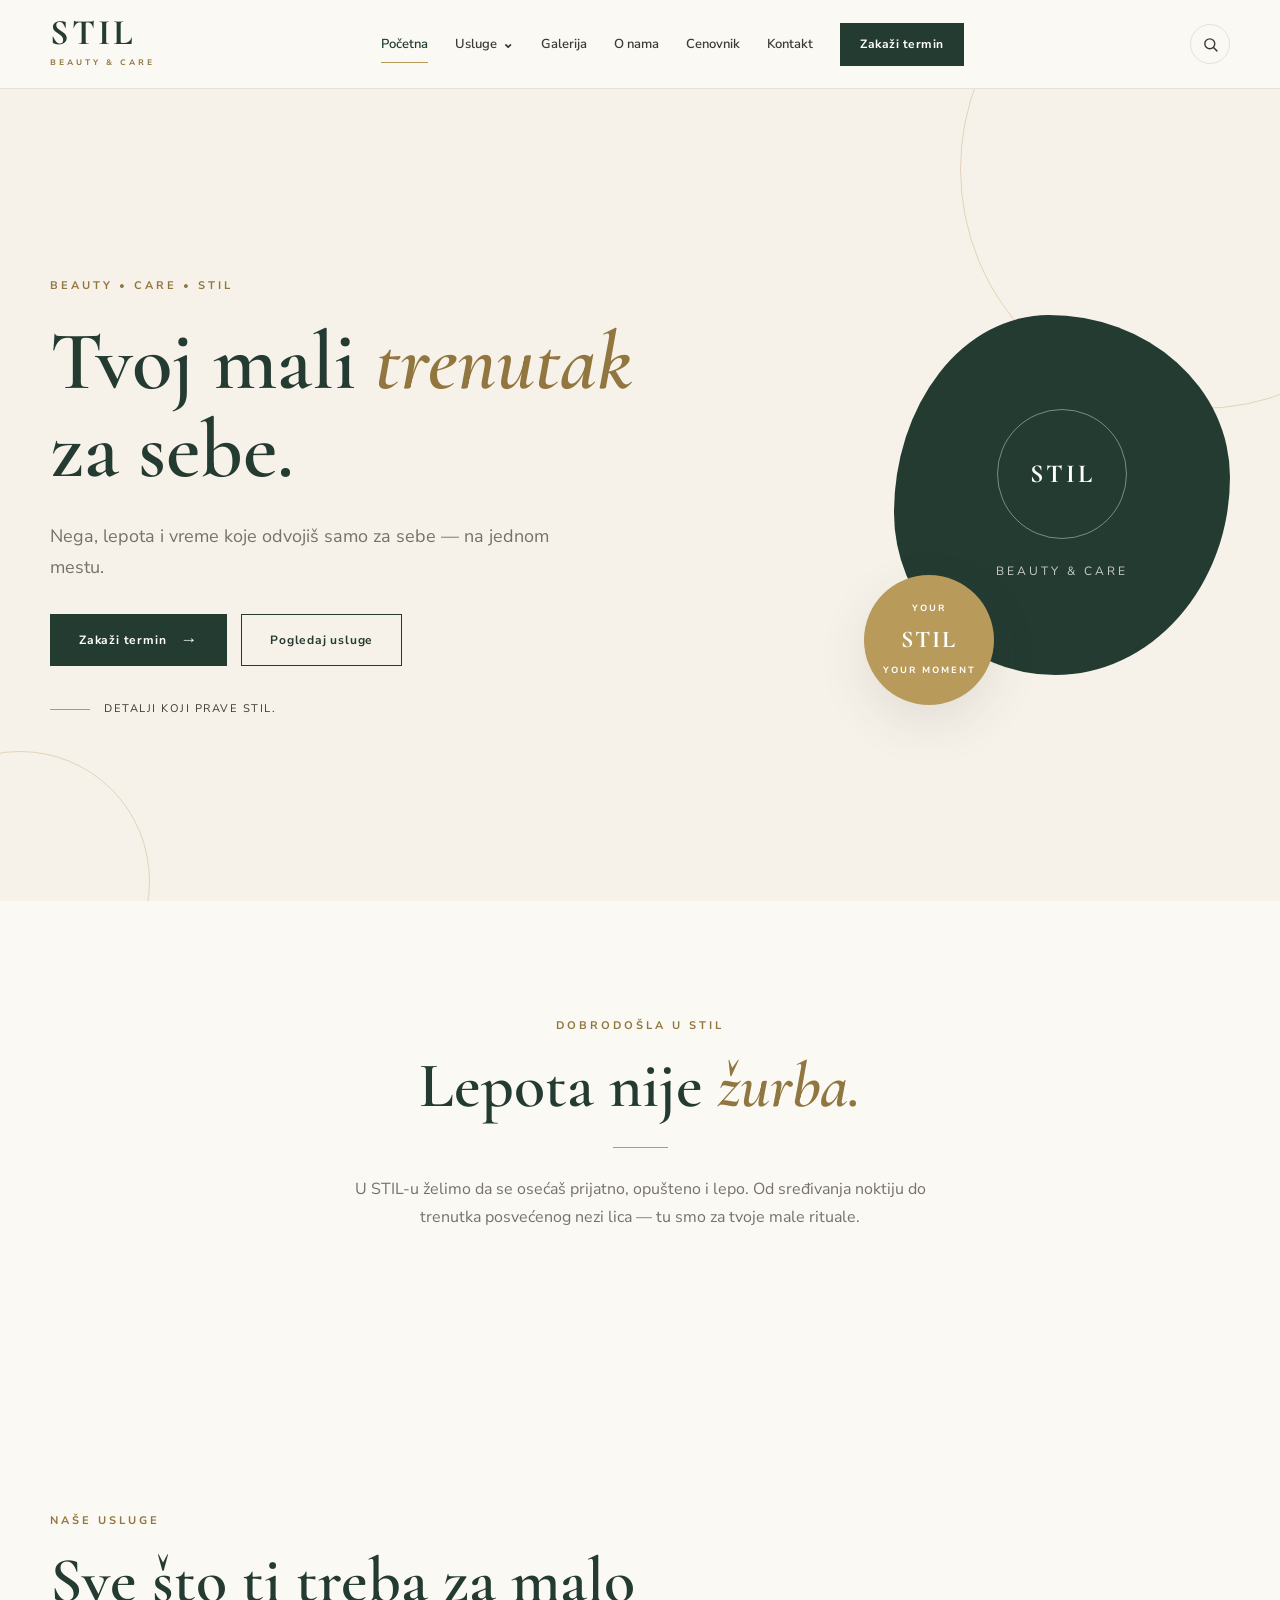
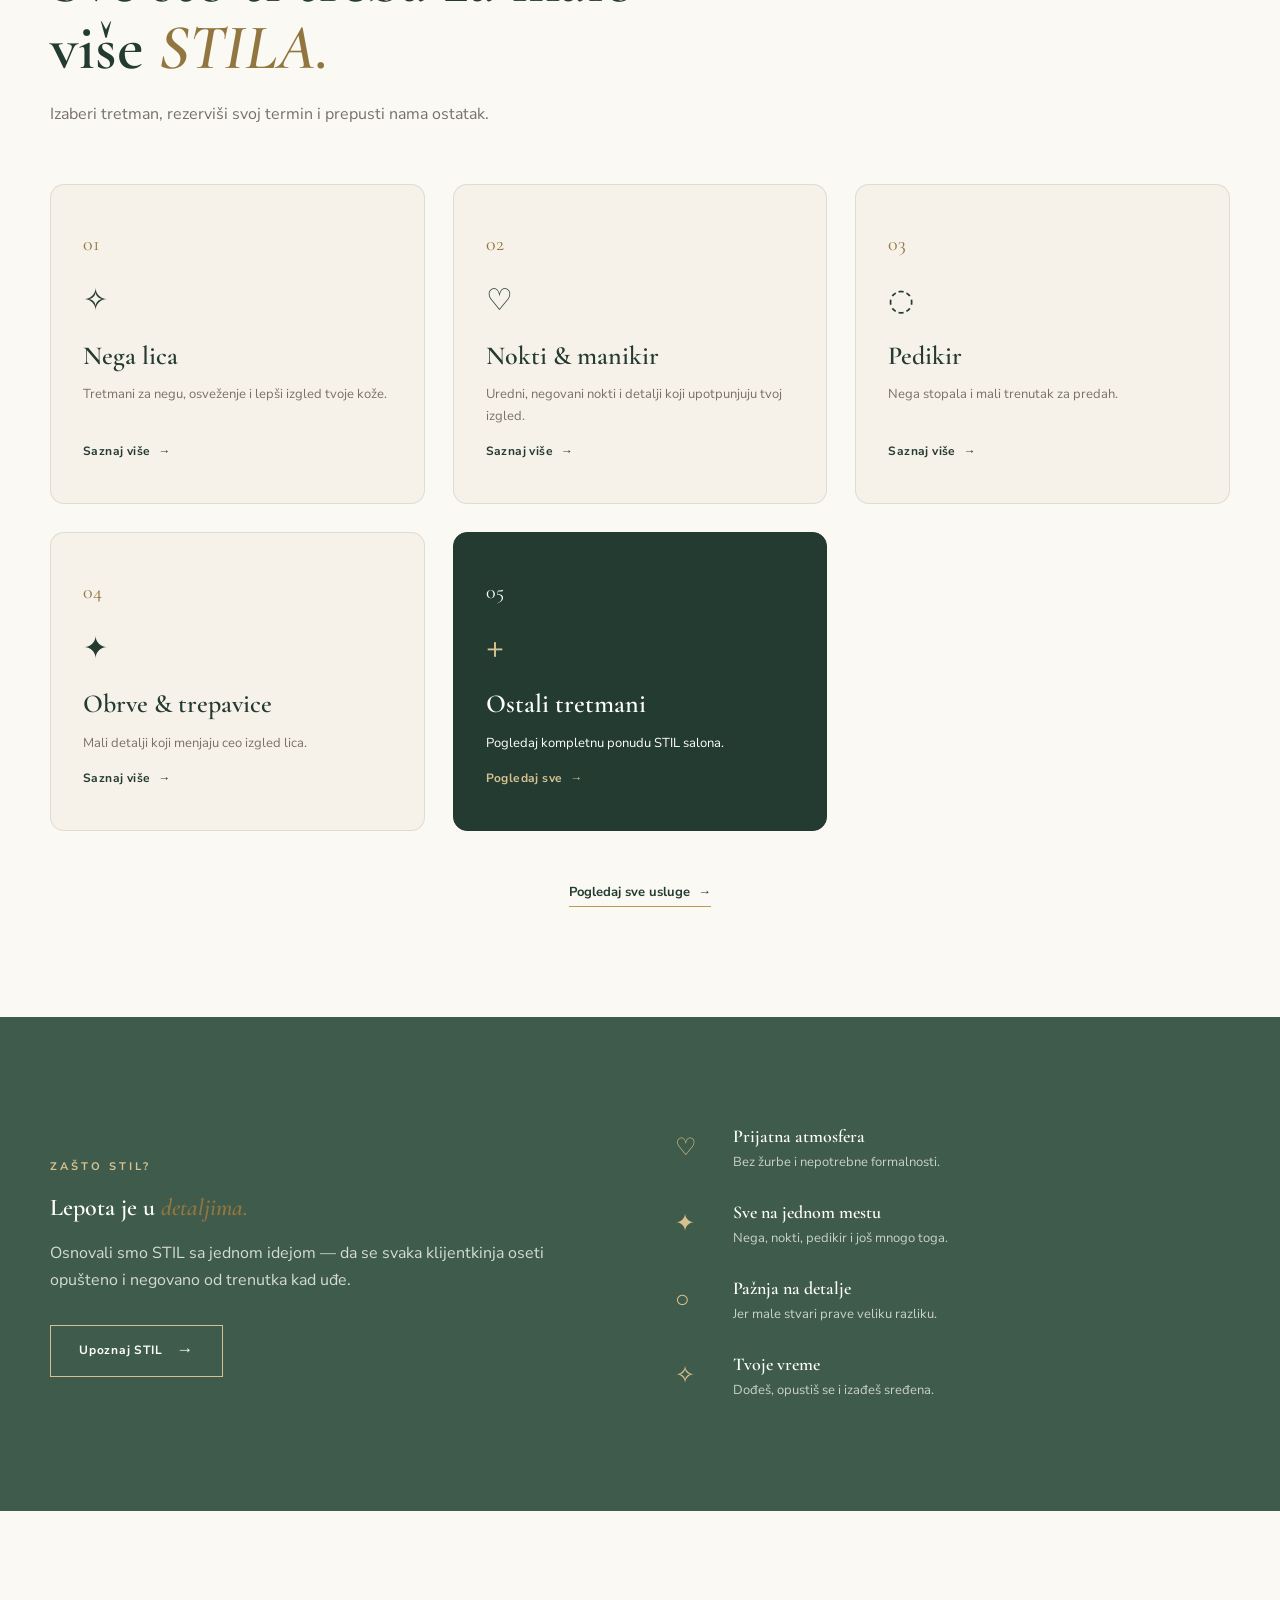
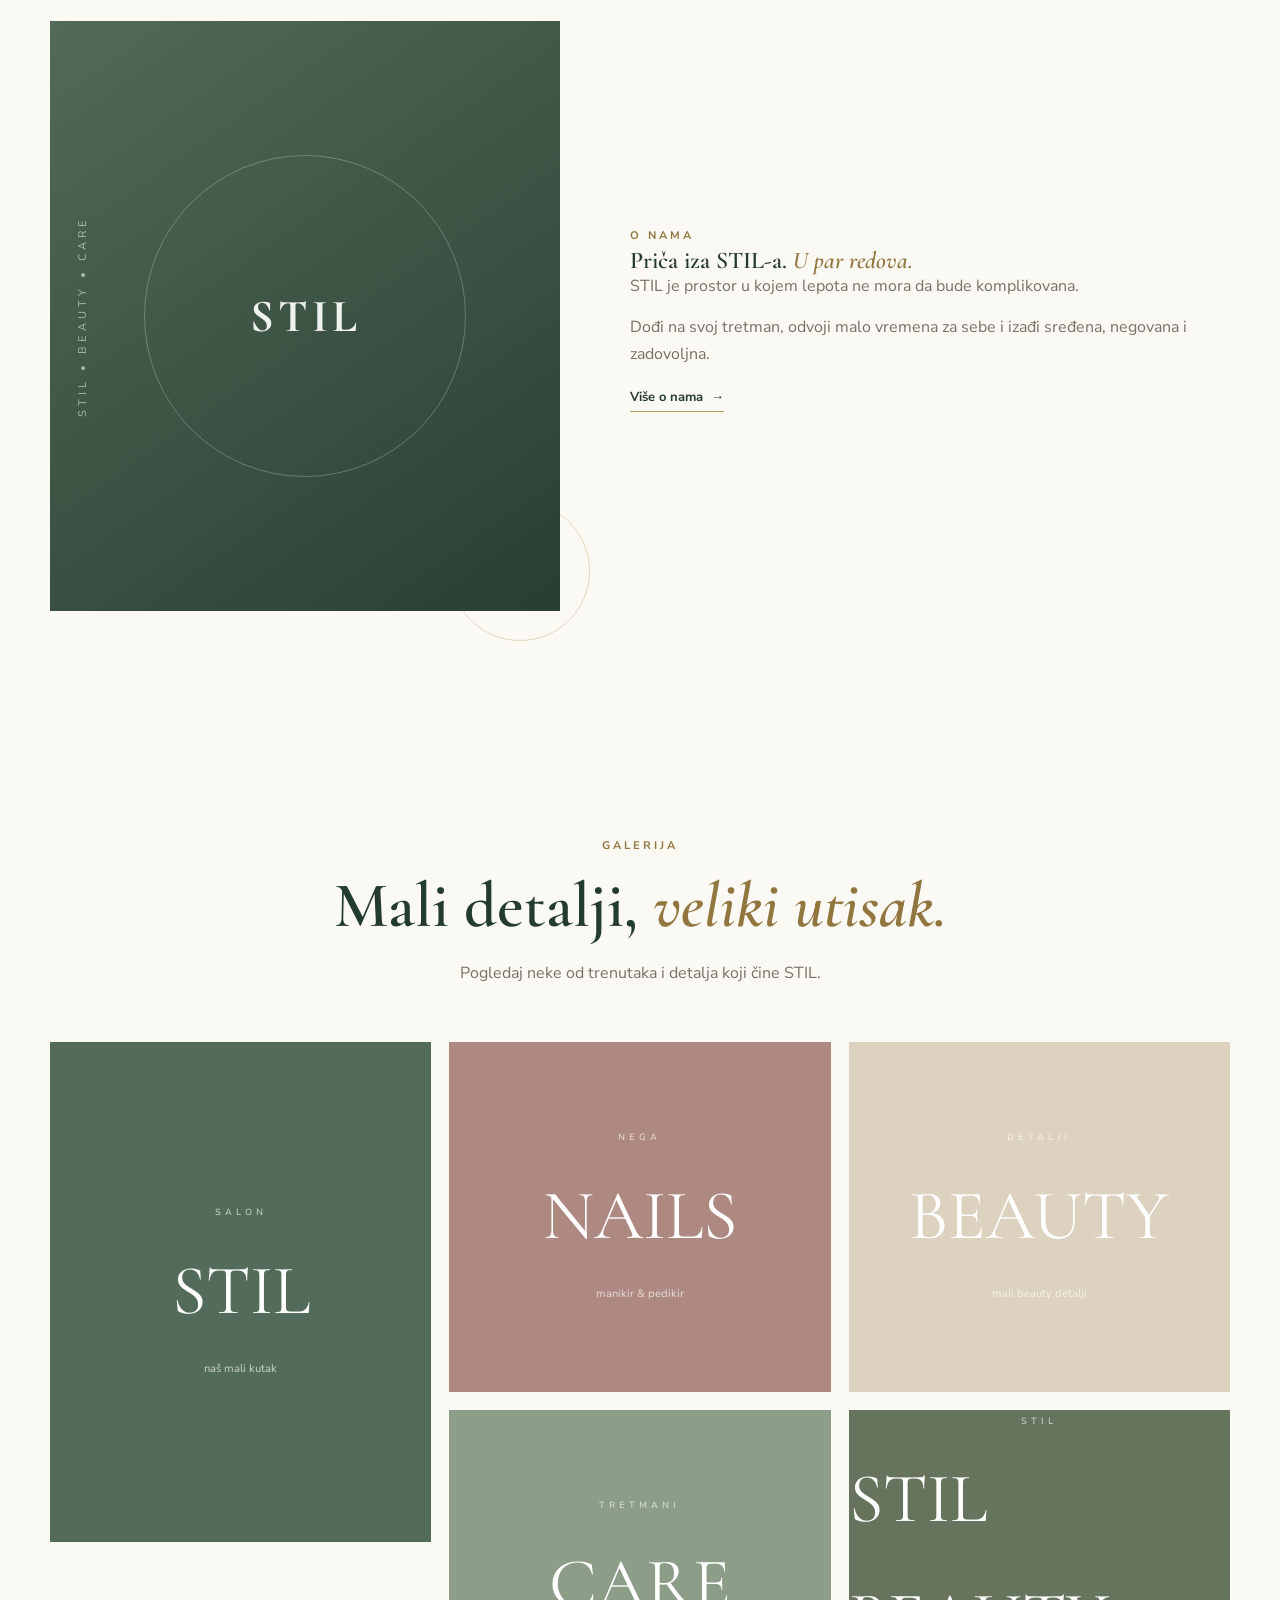
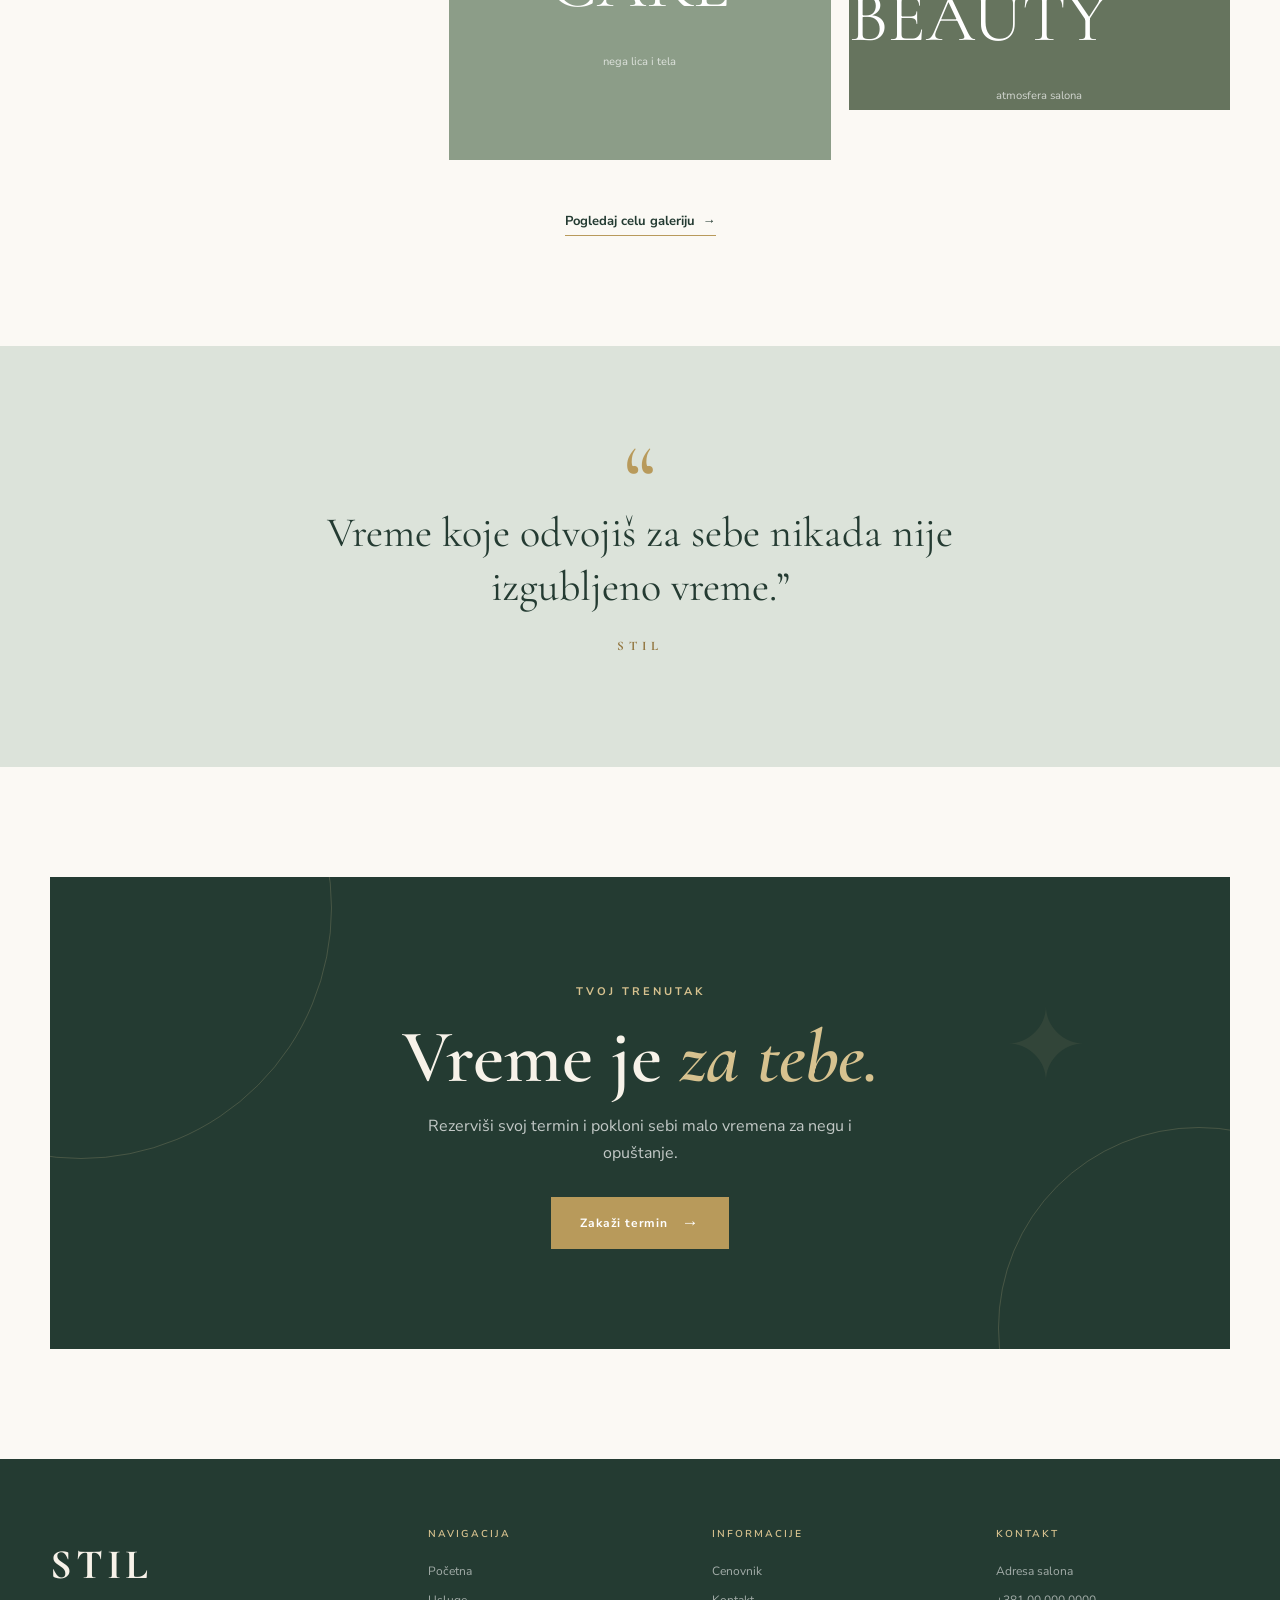
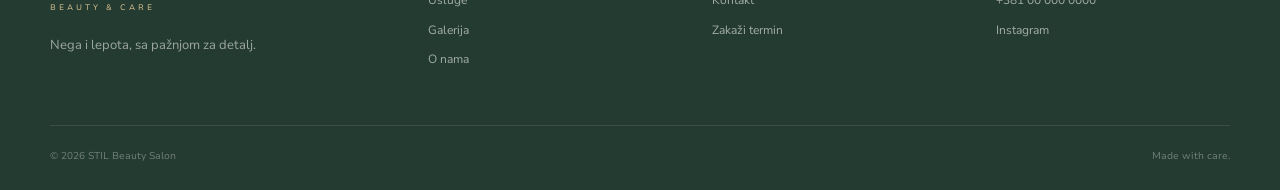
==== index.html @ 73463b7b "Add files via upload" ====
<!DOCTYPE html>
<html lang="sr">
<head>
    <meta charset="UTF-8">
    <meta name="viewport" content="width=device-width, initial-scale=1.0">

    <title>STIL Beauty Salon | Tvoj mali trenutak za sebe</title>

    <meta name="description" content="STIL Beauty Salon — nega lica, nokti, manikir, pedikir, obrve, trepavice i beauty tretmani.">

    <meta property="og:title" content="STIL Beauty Salon">
    <meta property="og:description" content="Tvoj mali trenutak za sebe.">
    <meta property="og:type" content="website">

    <link rel="preconnect" href="https://fonts.googleapis.com">
    <link rel="preconnect" href="https://fonts.gstatic.com" crossorigin>

    <link href="https://fonts.googleapis.com/css2?family=Cormorant+Garamond:wght@400;500;600;700&family=Nunito+Sans:wght@300;400;500;600;700&display=swap" rel="stylesheet">

    <link rel="stylesheet" href="style.css">
</head>

<body>

<!-- =========================================================
     HEADER
========================================================= -->

<header class="site-header" id="siteHeader">

    <div class="container header-inner">

        <a href="index.html" class="logo" aria-label="STIL Beauty Salon - Početna">
            <span class="logo-main">STIL</span>
            <span class="logo-sub">beauty & care</span>
        </a>

        <nav class="main-nav" id="mainNav">

            <a href="index.html" class="nav-link active">Početna</a>

            <div class="nav-dropdown">

                <a href="usluge.html" class="nav-link dropdown-trigger">
                    Usluge
                    <span class="dropdown-arrow">⌄</span>
                </a>

                <div class="dropdown-menu">

                    <a href="nega-lica.html">Nega lica</a>
                    <a href="nokti.html">Nokti & manikir</a>
                    <a href="pedikir.html">Pedikir</a>
                    <a href="obrve-trepavice.html">Obrve & trepavice</a>

                </div>

            </div>

            <a href="galerija.html" class="nav-link">Galerija</a>
            <a href="o-nama.html" class="nav-link">O nama</a>
            <a href="cenovnik.html" class="nav-link">Cenovnik</a>
            <a href="kontakt.html" class="nav-link">Kontakt</a>

            <a href="kontakt.html" class="nav-cta">
                Zakaži termin
            </a>

        </nav>

        <button
            class="search-toggle"
            id="searchToggle"
            aria-label="Pretraga"
        >
            <svg viewBox="0 0 24 24" fill="none" stroke="currentColor" stroke-width="2" stroke-linecap="round" stroke-linejoin="round">
                <circle cx="11" cy="11" r="7"></circle>
                <line x1="21" y1="21" x2="16.65" y2="16.65"></line>
            </svg>
        </button>

        <button
            class="menu-toggle"
            id="menuToggle"
            aria-label="Otvori meni"
            aria-expanded="false"
        >
            <span></span>
            <span></span>
            <span></span>
        </button>

    </div>



<!-- =========================================================
     SEARCH OVERLAY
========================================================= -->

<div class="search-overlay" id="searchOverlay">

    <div class="search-box">

        <div class="search-box-top">

            <input
                type="text"
                id="searchInput"
                placeholder="Pretraži sajt..."
                autocomplete="off"
            >

            <button class="search-close" id="searchClose" aria-label="Zatvori pretragu">
                ✕
            </button>

        </div>

        <div class="search-results" id="searchResults"></div>

    </div>

</div>

</header>


<main>

<!-- =========================================================
     HERO
========================================================= -->

<section class="hero">

    <div class="hero-decoration hero-decoration-one"></div>
    <div class="hero-decoration hero-decoration-two"></div>

    <div class="container hero-grid">

        <div class="hero-content reveal">

            <span class="section-kicker">
                BEAUTY <span>•</span> CARE <span>•</span> STIL
            </span>

            <h1>
                Tvoj mali
                <em>trenutak</em>
                za sebe.
            </h1>

            <p class="hero-text">
                Nega, lepota i vreme koje odvojiš samo za sebe —
                na jednom mestu.
            </p>

            <div class="hero-buttons">

                <a href="kontakt.html" class="btn btn-primary">
                    Zakaži termin
                    <span>→</span>
                </a>

                <a href="usluge.html" class="btn btn-outline">
                    Pogledaj usluge
                </a>

            </div>

            <div class="hero-note">
                <span class="gold-line"></span>
                <span>Detalji koji prave STIL.</span>
            </div>

        </div>


        <div class="hero-visual reveal">

            <div class="hero-image-frame">

                <!-- PRIVREMENA SLIKA
                     Kasnije ovde možeš ubaciti fotografiju stvarnog
                     zelenog salona ili profesionalnu beauty fotografiju.
                -->

                <div class="hero-placeholder">

                    <div class="placeholder-circle">
                        <span>STIL</span>
                    </div>

                    <div class="placeholder-content">
                        <span>beauty</span>
                        <span>&</span>
                        <span>care</span>
                    </div>

                </div>

            </div>

            <div class="hero-gold-badge">

                <span class="badge-small">YOUR</span>
                <span class="badge-main">STIL</span>
                <span class="badge-small">YOUR MOMENT</span>

            </div>

        </div>

    </div>

</section>


<!-- =========================================================
     INTRO
========================================================= -->

<section class="intro-section section">

    <div class="container narrow-container">

        <div class="section-heading centered reveal">

            <span class="section-kicker">
                DOBRODOŠLA U STIL
            </span>

            <h2>
                Lepota nije
                <em>žurba.</em>
            </h2>

            <div class="gold-divider"></div>

            <p>
                U STIL-u želimo da se osećaš prijatno, opušteno
                i lepo. Od sređivanja noktiju do trenutka
                posvećenog nezi lica — tu smo za tvoje male rituale.
            </p>

        </div>

    </div>

</section>


<!-- =========================================================
     SERVICES PREVIEW
========================================================= -->

<section class="services-preview section">

    <div class="container">

        <div class="section-heading reveal">

            <span class="section-kicker">
                NAŠE USLUGE
            </span>

            <h2>
                Sve što ti treba
                za malo više <em>STILA.</em>
            </h2>

            <p>
                Izaberi tretman, rezerviši svoj termin
                i prepusti nama ostatak.
            </p>

        </div>


        <div class="services-grid">

            <!-- SERVICE 1 -->

            <a href="nega-lica.html" class="service-card reveal">

                <div class="service-number">
                    01
                </div>

                <div class="service-icon">
                    ✧
                </div>

                <h3>
                    Nega lica
                </h3>

                <p>
                    Tretmani za negu, osveženje i lepši
                    izgled tvoje kože.
                </p>

                <span class="service-link">
                    Saznaj više <span>→</span>
                </span>

            </a>


            <!-- SERVICE 2 -->

            <a href="nokti.html" class="service-card reveal">

                <div class="service-number">
                    02
                </div>

                <div class="service-icon">
                    ♡
                </div>

                <h3>
                    Nokti & manikir
                </h3>

                <p>
                    Uredni, negovani nokti i detalji
                    koji upotpunjuju tvoj izgled.
                </p>

                <span class="service-link">
                    Saznaj više <span>→</span>
                </span>

            </a>


            <!-- SERVICE 3 -->

            <a href="pedikir.html" class="service-card reveal">

                <div class="service-number">
                    03
                </div>

                <div class="service-icon">
                    ◌
                </div>

                <h3>
                    Pedikir
                </h3>

                <p>
                    Nega stopala i mali trenutak
                    za predah.
                </p>

                <span class="service-link">
                    Saznaj više <span>→</span>
                </span>

            </a>


            <!-- SERVICE 4 -->

            <a href="obrve-trepavice.html" class="service-card reveal">

                <div class="service-number">
                    04
                </div>

                <div class="service-icon">
                    ✦
                </div>

                <h3>
                    Obrve & trepavice
                </h3>

                <p>
                    Mali detalji koji menjaju
                    ceo izgled lica.
                </p>

                <span class="service-link">
                    Saznaj više <span>→</span>
                </span>

            </a>


            <!-- SERVICE 5 -->

            <a href="usluge.html" class="service-card service-card-accent reveal">

                <div class="service-number">
                    05
                </div>

                <div class="service-icon">
                    +
                </div>

                <h3>
                    Ostali tretmani
                </h3>

                <p>
                    Pogledaj kompletnu ponudu
                    STIL salona.
                </p>

                <span class="service-link">
                    Pogledaj sve <span>→</span>
                </span>

            </a>

        </div>


        <div class="center-button reveal">

            <a href="usluge.html" class="text-link">
                Pogledaj sve usluge
                <span>→</span>
            </a>

        </div>

    </div>

</section>


<!-- =========================================================
     WHY STIL
========================================================= -->

<section class="why-section section">

    <div class="container why-grid">

        <div class="why-content reveal">

            <span class="section-kicker light">
                ZAŠTO STIL?
            </span>

            <h2>
                Lepota je u
                <em>detaljima.</em>
            </h2>

            <p>
                Osnovali smo STIL sa jednom idejom — da se
                svaka klijentkinja oseti opušteno i negovano
                od trenutka kad uđe.
            </p>

            <a href="o-nama.html" class="btn btn-light">
                Upoznaj STIL
                <span>→</span>
            </a>

        </div>


        <div class="why-features">

            <div class="feature reveal">

                <span class="feature-symbol">♡</span>

                <div>
                    <h3>Prijatna atmosfera</h3>
                    <p>
                        Bez žurbe i nepotrebne formalnosti.
                    </p>
                </div>

            </div>


            <div class="feature reveal">

                <span class="feature-symbol">✦</span>

                <div>
                    <h3>Sve na jednom mestu</h3>
                    <p>
                        Nega, nokti, pedikir i još mnogo toga.
                    </p>
                </div>

            </div>


            <div class="feature reveal">

                <span class="feature-symbol">○</span>

                <div>
                    <h3>Pažnja na detalje</h3>
                    <p>
                        Jer male stvari prave veliku razliku.
                    </p>
                </div>

            </div>


            <div class="feature reveal">

                <span class="feature-symbol">✧</span>

                <div>
                    <h3>Tvoje vreme</h3>
                    <p>
                        Dođeš, opustiš se i izađeš sređena.
                    </p>
                </div>

            </div>

        </div>

    </div>

</section>


<!-- =========================================================
     ABOUT PREVIEW
========================================================= -->

<section class="about-preview section">

    <div class="container about-preview-grid">

        <div class="about-visual reveal">

            <div class="about-image-placeholder">

                <span class="vertical-text">
                    STIL • BEAUTY • CARE
                </span>

                <div class="about-placeholder-logo">
                    STIL
                </div>

            </div>

            <div class="about-gold-detail"></div>

        </div>


        <div class="about-content reveal">

            <span class="section-kicker">
                O NAMA
            </span>

            <h2>
                Priča iza STIL-a.
                <em>U par redova.</em>
            </h2>

            <p>
                STIL je prostor u kojem lepota
                ne mora da bude komplikovana.
            </p>

            <p>
                Dođi na svoj tretman, odvoji malo vremena za sebe
                i izađi sređena, negovana i zadovoljna.
            </p>

            <a href="o-nama.html" class="text-link">
                Više o nama
                <span>→</span>
            </a>

        </div>

    </div>

</section>


<!-- =========================================================
     GALLERY PREVIEW
========================================================= -->

<section class="gallery-preview section">

    <div class="container">

        <div class="section-heading centered reveal">

            <span class="section-kicker">
                GALERIJA
            </span>

            <h2>
                Mali detalji,
                <em>veliki utisak.</em>
            </h2>

            <p>
                Pogledaj neke od trenutaka i detalja
                koji čine STIL.
            </p>

        </div>


        <div class="gallery-masonry">

            <div class="gallery-photo gallery-photo-large reveal">
                <div class="gallery-photo-placeholder gallery-green">
                    <span class="photo-category">SALON</span>
                    <span class="photo-title">STIL</span>
                    <span class="photo-small">naš mali kutak</span>
                </div>
                <div class="gallery-photo-overlay">
                    <span>Salon</span>
                    <strong>STIL</strong>
                </div>
            </div>

            <div class="gallery-photo reveal">
                <div class="gallery-photo-placeholder gallery-rose">
                    <span class="photo-category">NEGA</span>
                    <span class="photo-title">NAILS</span>
                    <span class="photo-small">manikir & pedikir</span>
                </div>
                <div class="gallery-photo-overlay">
                    <span>Nega</span>
                    <strong>Nokti</strong>
                </div>
            </div>

            <div class="gallery-photo reveal">
                <div class="gallery-photo-placeholder gallery-green-light">
                    <span class="photo-category">TRETMANI</span>
                    <span class="photo-title">CARE</span>
                    <span class="photo-small">nega lica i tela</span>
                </div>
                <div class="gallery-photo-overlay">
                    <span>Tretmani</span>
                    <strong>Care</strong>
                </div>
            </div>

            <div class="gallery-photo reveal">
                <div class="gallery-photo-placeholder gallery-cream">
                    <span class="photo-category">DETALJI</span>
                    <span class="photo-title">BEAUTY</span>
                    <span class="photo-small">mali beauty detalji</span>
                </div>
                <div class="gallery-photo-overlay">
                    <span>Detalji</span>
                    <strong>Beauty</strong>
                </div>
            </div>

            <div class="gallery-photo gallery-photo-wide reveal">
                <div class="gallery-photo-placeholder gallery-olive">
                    <span class="photo-category">STIL</span>
                    <span class="photo-title">STIL BEAUTY</span>
                    <span class="photo-small">atmosfera salona</span>
                </div>
                <div class="gallery-photo-overlay">
                    <span>STIL</span>
                    <strong>Beauty</strong>
                </div>
            </div>

        </div>


        <div class="center-button reveal">

            <a href="galerija.html" class="text-link">
                Pogledaj celu galeriju
                <span>→</span>
            </a>

        </div>

    </div>

</section>


<!-- =========================================================
     TESTIMONIAL / QUOTE
========================================================= -->

<section class="quote-section section">

    <div class="container narrow-container">

        <div class="quote-box reveal">

            <span class="quote-mark">“</span>

            <blockquote>
                Vreme koje odvojiš za sebe
                nikada nije izgubljeno vreme.”
            </blockquote>

            <span class="quote-line"></span>

            <span class="quote-brand">
                STIL
            </span>

        </div>

    </div>

</section>


<!-- =========================================================
     CTA
========================================================= -->

<section class="cta-section section">

    <div class="container">

        <div class="cta-box reveal">

            <div class="cta-decoration">
                ✦
            </div>

            <span class="section-kicker">
                TVOJ TRENUTAK
            </span>

            <h2>
                Vreme je
                <em>za tebe.</em>
            </h2>

            <p>
                Rezerviši svoj termin i pokloni sebi
                malo vremena za negu i opuštanje.
            </p>

            <a href="kontakt.html" class="btn btn-primary">
                Zakaži termin
                <span>→</span>
            </a>

        </div>

    </div>

</section>

</main>


<!-- =========================================================
     FOOTER
========================================================= -->

<footer class="site-footer">

    <div class="container">

        <div class="footer-grid">

            <div class="footer-brand">

                <a href="index.html" class="footer-logo">
                    <span>STIL</span>
                    <small>beauty & care</small>
                </a>

                <p>
                    Nega i lepota,
                    sa pažnjom za detalj.
                </p>

            </div>


            <div class="footer-column">

                <h4>Navigacija</h4>

                <a href="index.html">Početna</a>
                <a href="usluge.html">Usluge</a>
                <a href="galerija.html">Galerija</a>
                <a href="o-nama.html">O nama</a>

            </div>


            <div class="footer-column">

                <h4>Informacije</h4>

                <a href="cenovnik.html">Cenovnik</a>
                <a href="kontakt.html">Kontakt</a>
                <a href="kontakt.html">Zakaži termin</a>

            </div>


            <div class="footer-column">

                <h4>Kontakt</h4>

                <p>
                    Adresa salona
                </p>

                <a href="tel:+381000000000">
                    +381 00 000 0000
                </a>

                <a href="#">
                    Instagram
                </a>

            </div>

        </div>


        <div class="footer-bottom">

            <span>
                © 2026 STIL Beauty Salon
            </span>

            <span>
                Made with care.
            </span>

        </div>

    </div>

</footer>


<script src="js_main.js"></script>

</body>
</html>
---- style.css ----
/* =========================================================
   STIL BEAUTY SALON
   GLOBAL CSS
========================================================= */


/* =========================================================
   01. VARIABLES
========================================================= */

:root {

    --green-dark: #243b32;
    --green: #3f5b4b;
    --green-light: #718878;
    --green-pale: #dce3da;

    --cream: #f7f2e9;
    --cream-dark: #ede5d7;
    --ivory: #fbf9f4;

    --gold: #b89a5b;
    --gold-dark: #92763f;
    --gold-light: #d7c28f;

    --brown: #5a4b3f;
    --text: #3d3934;
    --text-light: #777169;

    --white: #ffffff;
    --black: #20201d;

    --border: rgba(61, 57, 52, 0.12);
    --border-gold: rgba(184, 154, 91, 0.35);

    --shadow: 0 18px 50px rgba(36, 59, 50, 0.10);
    --shadow-small: 0 8px 25px rgba(36, 59, 50, 0.08);

    --radius: 4px;
    --radius-large: 14px;

    --container: 1180px;

    --transition: 0.3s ease;

}


/* =========================================================
   02. RESET
========================================================= */

* {
    margin: 0;
    padding: 0;
    box-sizing: border-box;
}


html {
    scroll-behavior: smooth;
}


body {
    font-family: "Nunito Sans", sans-serif;
    background: var(--ivory);
    color: var(--text);
    line-height: 1.7;
    overflow-x: hidden;
}


body.menu-open {
    overflow: hidden;
}


img {
    max-width: 100%;
    display: block;
}


a {
    color: inherit;
    text-decoration: none;
}


button,
input,
textarea,
select {
    font: inherit;
}


button {
    border: none;
    background: none;
    cursor: pointer;
}


ul,
ol {
    list-style: none;
}


/* =========================================================
   03. TYPOGRAPHY
========================================================= */

h1,
h2,
h3,
h4 {
    font-family: "Cormorant Garamond", serif;
    font-weight: 600;
    color: var(--green-dark);
    line-height: 1.05;
}


h1 em,
h2 em,
h3 em {
    color: var(--gold-dark);
    font-style: italic;
}


p {
    color: var(--text-light);
}


strong {
    color: var(--green-dark);
    font-weight: 700;
}


.container {
    width: min(
        calc(100% - 48px),
        var(--container)
    );

    margin: 0 auto;
}


.narrow-container {
    max-width: 760px;
}


/* =========================================================
   04. SECTION
========================================================= */

.section {
    padding: 110px 0;
}


.section-heading {
    max-width: 650px;
    margin-bottom: 55px;
}


.section-heading.centered {
    text-align: center;
    margin-left: auto;
    margin-right: auto;
}


.section-heading h2 {
    font-size: clamp(42px, 5vw, 68px);
    margin: 14px 0 20px;
}


.section-heading p {
    max-width: 620px;
}


.section-heading.centered p {
    margin-left: auto;
    margin-right: auto;
}


.section-kicker {
    display: inline-block;

    font-family: "Nunito Sans", sans-serif;
    font-size: 11px;
    font-weight: 700;

    letter-spacing: 3px;
    text-transform: uppercase;

    color: var(--gold-dark);
}


.gold-divider {
    width: 55px;
    height: 1px;
    background: var(--gold);

    margin: 28px auto;
}


/* =========================================================
   05. HEADER
========================================================= */

.site-header {
    position: relative;
    z-index: 1000;

    background: rgba(251, 249, 244, 0.96);

    border-bottom: 1px solid var(--border);

    transition:
        background var(--transition),
        box-shadow var(--transition),
        transform var(--transition);
}


.site-header.scrolled {
    position: sticky;
    top: 0;

    box-shadow: 0 8px 30px rgba(0,0,0,0.05);
}


.header-inner {
    min-height: 88px;

    display: flex;
    align-items: center;
    justify-content: space-between;
    gap: 30px;
}


/* =========================================================
   LOGO
========================================================= */

.logo {
    display: inline-flex;
    flex-direction: column;

    position: relative;

    flex-shrink: 0;
}


.logo-main {
    font-family: "Cormorant Garamond", serif;

    font-size: 36px;
    font-weight: 700;

    line-height: 0.8;

    letter-spacing: 3px;

    color: var(--green-dark);
}


.logo-sub {
    margin-top: 8px;

    font-family: "Nunito Sans", sans-serif;

    font-size: 8px;
    font-weight: 700;

    letter-spacing: 3px;
    text-transform: uppercase;

    color: var(--gold-dark);

    text-align: center;
}


/* =========================================================
   NAVIGATION
========================================================= */

.main-nav {
    display: flex;
    align-items: center;
    gap: 27px;
}


.nav-link {
    position: relative;

    font-size: 13px;
    font-weight: 600;

    color: var(--text);

    padding: 8px 0;

    transition: color var(--transition);
}


.nav-link::after {
    content: "";

    position: absolute;

    left: 0;
    bottom: 0;

    width: 0;
    height: 1px;

    background: var(--gold);

    transition: width var(--transition);
}


.nav-link:hover,
.nav-link.active {
    color: var(--green-dark);
}


.nav-link:hover::after,
.nav-link.active::after {
    width: 100%;
}


/* =========================================================
   DROPDOWN
========================================================= */

.nav-dropdown {
    position: relative;
}


.dropdown-trigger {
    display: flex;
    align-items: center;
    gap: 5px;
}


.dropdown-arrow {
    font-size: 14px;
    transition: transform var(--transition);
}


.nav-dropdown:hover .dropdown-arrow {
    transform: rotate(180deg);
}


.dropdown-menu {
    position: absolute;

    top: calc(100% + 15px);
    left: -20px;

    min-width: 220px;

    padding: 12px;

    background: var(--ivory);

    border: 1px solid var(--border);

    box-shadow: var(--shadow);

    opacity: 0;
    visibility: hidden;

    transform: translateY(10px);

    transition:
        opacity var(--transition),
        visibility var(--transition),
        transform var(--transition);
}


.nav-dropdown:hover .dropdown-menu {
    opacity: 1;
    visibility: visible;

    transform: translateY(0);
}


.dropdown-menu a {
    display: block;

    padding: 10px 12px;

    font-size: 13px;

    color: var(--text-light);

    transition:
        background var(--transition),
        color var(--transition);
}


.dropdown-menu a:hover,
.dropdown-menu a.active {
    background: var(--cream);
    color: var(--green-dark);
}


/* =========================================================
   CTA NAV
========================================================= */

.nav-cta {
    display: inline-flex;
    align-items: center;
    justify-content: center;

    min-height: 43px;

    padding: 0 20px;

    background: var(--green-dark);
    color: var(--white);

    font-size: 12px;
    font-weight: 700;

    letter-spacing: 0.5px;

    transition:
        background var(--transition),
        transform var(--transition);
}


.nav-cta:hover {
    background: var(--gold-dark);
    transform: translateY(-2px);
}


/* =========================================================
   MOBILE MENU
========================================================= */

.search-toggle {
    display: flex;
    align-items: center;
    justify-content: center;

    width: 40px;
    height: 40px;

    flex-shrink: 0;

    border: 1px solid var(--border);
    border-radius: 50%;

    background: transparent;

    color: var(--text);

    cursor: pointer;

    transition:
        border-color var(--transition),
        color var(--transition);
}


.search-toggle:hover {
    border-color: var(--gold);

    color: var(--gold-dark);
}


.search-toggle svg {
    width: 17px;
    height: 17px;
}


.menu-toggle {
    display: none;

    width: 44px;
    height: 44px;

    flex-direction: column;
    align-items: center;
    justify-content: center;
    gap: 5px;

    border: 1px solid var(--border);
}


.menu-toggle span {
    width: 20px;
    height: 1px;

    background: var(--green-dark);

    transition: var(--transition);
}


.menu-toggle.active span:nth-child(1) {
    transform: translateY(6px) rotate(45deg);
}


.menu-toggle.active span:nth-child(2) {
    opacity: 0;
}


.menu-toggle.active span:nth-child(3) {
    transform: translateY(-6px) rotate(-45deg);
}


/* =========================================================
   06. BUTTONS
========================================================= */

.btn {
    display: inline-flex;

    align-items: center;
    justify-content: center;

    gap: 14px;

    min-height: 52px;

    padding: 0 28px;

    font-size: 12px;
    font-weight: 700;

    letter-spacing: 0.8px;

    border: 1px solid transparent;

    transition:
        background var(--transition),
        color var(--transition),
        border var(--transition),
        transform var(--transition);
}


.btn span {
    font-size: 17px;

    transition: transform var(--transition);
}


.btn:hover span {
    transform: translateX(4px);
}


.btn:hover {
    transform: translateY(-2px);
}


.btn-primary {
    background: var(--green-dark);
    color: var(--white);
}


.btn-primary:hover {
    background: var(--gold-dark);
}


.btn-outline {
    border-color: var(--green-dark);
    color: var(--green-dark);
    background: transparent;
}


.btn-outline:hover {
    background: var(--green-dark);
    color: var(--white);
}


.btn-light {
    border-color: var(--gold-light);
    color: var(--white);
    background: transparent;
}


.btn-light:hover {
    background: var(--gold-light);
    color: var(--green-dark);
}


/* =========================================================
   07. HERO
========================================================= */

.page-hero {
    position: relative;

    min-height: 470px;

    display: flex;
    align-items: center;

    overflow: hidden;

    background:
        linear-gradient(
            120deg,
            var(--cream) 0%,
            var(--ivory) 65%
        );
}


.page-hero-content {
    position: relative;
    z-index: 2;

    max-width: 720px;

    padding: 80px 0;
}


.page-hero h1 {
    font-size: clamp(55px, 7vw, 92px);

    margin: 18px 0 25px;
}


.page-hero p {
    max-width: 580px;

    font-size: 17px;
}


.page-hero-decoration {
    position: absolute;

    border-radius: 50%;

    border: 1px solid var(--border-gold);
}


.page-hero-decoration-one {
    width: 430px;
    height: 430px;

    right: -130px;
    top: -130px;
}


.page-hero-decoration-two {
    width: 220px;
    height: 220px;

    right: 110px;
    bottom: -130px;
}


/* =========================================================
   08. HOME / HERO
========================================================= */

.hero {
    position: relative;

    min-height: calc(100vh - 88px);

    display: flex;
    align-items: center;

    overflow: hidden;

    background: var(--cream);
}


.hero-decoration {
    position: absolute;

    border-radius: 50%;

    border: 1px solid var(--border-gold);
}


.hero-decoration-one {
    width: 480px;
    height: 480px;

    right: -160px;
    top: -160px;
}


.hero-decoration-two {
    width: 260px;
    height: 260px;

    left: -110px;
    bottom: -110px;
}


.hero-grid {
    position: relative;
    z-index: 2;

    display: grid;
    grid-template-columns: 1.4fr 0.6fr;

    align-items: center;

    gap: 60px;
}


.hero-content {
    max-width: 620px;
}


.hero h1 {
    font-size: clamp(56px, 6.5vw, 92px);

    margin: 20px 0 28px;
}


.hero p {
    max-width: 520px;

    font-size: 18px;

    margin-bottom: 32px;
}


.hero-buttons {
    display: flex;
    flex-wrap: wrap;
    gap: 14px;
}


.hero-note {
    display: flex;
    align-items: center;

    gap: 14px;

    margin-top: 34px;

    font-size: 11px;
    letter-spacing: 1.5px;
    text-transform: uppercase;

    color: var(--text-soft);
}


.gold-line {
    width: 40px;
    height: 1px;

    background: var(--gold);
}


.hero-visual {
    position: relative;
}


.hero-image-frame {
    position: relative;

    min-height: 360px;
    max-width: 340px;
    margin: 0 auto;

    display: flex;
    align-items: center;
    justify-content: center;

    overflow: hidden;

    background: var(--green-dark);

    border-radius: 46% 54% 52% 48% / 55% 45% 55% 45%;
}


.hero-placeholder {
    display: flex;
    flex-direction: column;
    align-items: center;

    gap: 22px;
}


.placeholder-circle {
    width: 130px;
    height: 130px;

    display: flex;
    align-items: center;
    justify-content: center;

    border: 1px solid rgba(255, 255, 255, 0.4);
    border-radius: 50%;
}


.placeholder-circle span {
    font-family: "Cormorant Garamond", serif;

    font-size: 26px;
    font-weight: 700;

    letter-spacing: 3px;

    color: var(--white);
}


.placeholder-content {
    display: flex;

    gap: 6px;

    font-size: 12px;
    letter-spacing: 3px;
    text-transform: uppercase;

    color: rgba(255, 255, 255, 0.75);
}


.hero-gold-badge {
    position: absolute;

    left: -30px;
    bottom: -30px;

    width: 130px;
    height: 130px;

    display: flex;
    flex-direction: column;
    align-items: center;
    justify-content: center;

    gap: 3px;

    border-radius: 50%;

    background: var(--gold);

    box-shadow: var(--shadow);
}


.badge-small {
    font-size: 9px;
    font-weight: 700;
    letter-spacing: 2px;
    text-transform: uppercase;

    color: var(--white);
}


.badge-main {
    font-family: "Cormorant Garamond", serif;

    font-size: 24px;
    font-weight: 700;

    letter-spacing: 2px;

    color: var(--white);
}


/* =========================================================
   08B. WHY STIL (početna)
========================================================= */

.why-section {
    background: var(--green);
}


.why-grid {
    display: grid;
    grid-template-columns: 1fr 1fr;

    align-items: center;

    gap: 70px;
}


.section-kicker.light {
    color: var(--gold-light);
}


.why-content h2 {
    margin: 16px 0 20px;

    color: var(--white);
}


.why-content p {
    margin-bottom: 30px;

    color: rgba(255, 255, 255, 0.78);
}


.why-features {
    display: flex;
    flex-direction: column;

    gap: 30px;
}


.feature {
    display: flex;
    align-items: flex-start;

    gap: 18px;
}


.feature-symbol {
    flex-shrink: 0;

    width: 40px;

    font-size: 24px;

    color: var(--gold-light);
}


.feature h3 {
    margin-bottom: 5px;

    font-size: 18px;

    color: var(--white);
}


.feature p {
    margin: 0;

    font-size: 13px;

    color: rgba(255, 255, 255, 0.72);
}


/* =========================================================
   08C. ABOUT PREVIEW (početna)
========================================================= */

.about-preview {
    background: var(--ivory);
}


.about-preview-grid {
    display: grid;
    grid-template-columns: 0.85fr 1fr;

    align-items: center;

    gap: 70px;
}


.about-visual {
    position: relative;
}


.about-image-placeholder {
    position: relative;

    min-height: 420px;

    display: flex;
    align-items: center;
    justify-content: center;

    overflow: hidden;

    background: var(--green);
}


.vertical-text {
    position: absolute;
    left: 24px;
    top: 50%;

    transform: translateY(-50%) rotate(180deg);
    writing-mode: vertical-rl;

    font-size: 11px;
    letter-spacing: 4px;
    text-transform: uppercase;

    color: rgba(255, 255, 255, 0.55);
}


.about-placeholder-logo {
    font-family: "Cormorant Garamond", serif;

    font-size: 46px;
    font-weight: 700;

    letter-spacing: 4px;

    color: rgba(255, 255, 255, 0.92);
}


.about-gold-detail {
    position: absolute;

    right: -30px;
    bottom: -30px;

    width: 140px;
    height: 140px;

    z-index: -1;

    border: 1px solid var(--border-gold);
    border-radius: 50%;
}


.about-content p {
    margin-bottom: 14px;
}


/* =========================================================
   08D. CONSULTATION BOX (stranice usluga)
========================================================= */

.consultation-section {
    background: var(--green-pale);
}


.consultation-box {
    display: grid;
    grid-template-columns: 90px 1fr auto;

    align-items: center;

    gap: 40px;

    padding: 50px 60px;

    background: var(--ivory);

    border: 1px solid var(--border-gold);
    border-radius: var(--radius-large);
}


.consultation-icon {
    display: flex;
    align-items: center;
    justify-content: center;

    width: 70px;
    height: 70px;

    font-size: 26px;

    color: var(--gold-light);

    border-radius: 50%;

    background: var(--green-dark);
}


.consultation-content h2 {
    margin: 8px 0 10px;
}


.consultation-content p {
    max-width: 420px;

    margin: 0;
}


/* =========================================================
   08E. BENEFITS GRID (stranice usluga)
========================================================= */

.benefits-grid {
    display: grid;
    grid-template-columns: repeat(3, 1fr);

    gap: 40px;
}


.benefit-card {
    text-align: center;

    padding: 20px;
}


.benefit-number {
    display: block;

    margin-bottom: 10px;

    font-family: "Cormorant Garamond", serif;

    font-size: 20px;

    color: var(--gold-dark);
}


.benefit-icon {
    display: block;

    margin-bottom: 16px;

    font-size: 30px;

    color: var(--green-dark);
}


.benefit-card h3 {
    margin-bottom: 8px;

    font-size: 19px;
}


.benefit-card p {
    margin: 0;

    font-size: 13px;
}


/* =========================================================
   08F. NAIL ART DECORATION (nokti.html hero)
========================================================= */

.nail-art-decoration {
    position: absolute;
    z-index: 1;

    inset: 0;
}


.nail-shape {
    position: absolute;

    width: 40px;
    height: 56px;

    border-radius: 50% 50% 45% 45%;

    background: rgba(255, 255, 255, 0.16);

    border: 1px solid rgba(255, 255, 255, 0.3);
}


.nail-one {
    top: 18%;
    left: 20%;

    transform: rotate(-12deg);
}


.nail-two {
    top: 55%;
    right: 22%;

    transform: rotate(10deg);
}


.nail-three {
    bottom: 14%;
    left: 38%;

    transform: rotate(-4deg);
}


/* =========================================================
   08G. NAILS STYLE SECTION (nokti.html)
========================================================= */

.nails-style-grid {
    display: grid;
    grid-template-columns: 1fr 0.9fr;

    align-items: center;

    gap: 60px;
}


.nails-style-visual {
    display: flex;
    flex-direction: column;

    gap: 18px;
}


.style-card {
    display: flex;
    align-items: center;
    justify-content: space-between;

    padding: 22px 28px;

    background: var(--cream);

    border: 1px solid var(--border);
    border-radius: var(--radius-large);

    transition:
        transform var(--transition),
        border-color var(--transition);
}


.style-card:hover {
    transform: translateX(8px);

    border-color: var(--border-gold);
}


.style-card span {
    font-family: "Cormorant Garamond", serif;

    font-size: 15px;

    color: var(--gold-dark);
}


.style-card strong {
    font-size: 15px;
    font-weight: 700;
    letter-spacing: 2px;

    color: var(--green-dark);
}


.style-card-one {
    margin-left: 0;
}


.style-card-two {
    margin-left: 30px;
}


.style-card-three {
    margin-left: 60px;

    background: var(--green-dark);
    border-color: var(--green-dark);
}


.style-card-three span,
.style-card-three strong {
    color: var(--white);
}


/* =========================================================
   08H. RITUAL SECTION (pedikir.html)
========================================================= */

.pedicure-ritual-grid {
    display: grid;
    grid-template-columns: 0.8fr 1fr;

    align-items: center;

    gap: 70px;
}


.ritual-visual {
    display: flex;
    justify-content: center;
}


.ritual-card {
    position: relative;

    width: 100%;
    max-width: 340px;

    aspect-ratio: 1;

    display: flex;
    flex-direction: column;
    align-items: center;
    justify-content: center;

    gap: 14px;

    background: var(--green-dark);

    border-radius: 50%;
}


.ritual-script {
    font-family: "Cormorant Garamond", serif;
    font-style: italic;

    font-size: 30px;

    color: var(--gold-light);
}


.ritual-logo {
    font-family: "Cormorant Garamond", serif;

    font-size: 15px;
    font-weight: 700;

    letter-spacing: 5px;

    color: rgba(255, 255, 255, 0.75);
}


.ritual-content p {
    margin-bottom: 14px;
}


.pedicure-decoration {
    position: absolute;
    z-index: 2;

    top: 30px;
    right: 30px;
}


.pedicure-decoration span {
    display: inline-block;

    padding: 6px 16px;

    font-size: 10px;
    font-weight: 700;
    letter-spacing: 3px;

    color: var(--white);

    border: 1px solid rgba(255, 255, 255, 0.4);
    border-radius: 20px;
}


/* =========================================================
   09. SERVICE DETAIL HERO
========================================================= */

.service-detail-hero {
    padding: 100px 0;

    background: var(--cream);
}


.service-detail-grid {
    display: grid;

    grid-template-columns:
        minmax(0, 1fr)
        minmax(350px, 0.8fr);

    gap: 90px;

    align-items: center;
}


.service-detail-content h1 {
    font-size: clamp(55px, 6vw, 86px);

    margin: 18px 0 25px;
}


.service-detail-content p {
    max-width: 520px;

    font-size: 17px;

    margin-bottom: 30px;
}


.service-detail-visual {
    position: relative;
}


.detail-image-placeholder {
    min-height: 540px;

    position: relative;

    display: flex;
    align-items: center;
    justify-content: center;

    overflow: hidden;

    background: var(--green);
}


.detail-image-placeholder::before {
    content: "";

    position: absolute;

    width: 300px;
    height: 300px;

    border: 1px solid rgba(255,255,255,0.35);

    border-radius: 50%;
}


.detail-script {
    position: relative;
    z-index: 2;

    font-family: "Cormorant Garamond", serif;

    font-size: 100px;
    font-style: italic;

    color: var(--cream);
}


.detail-brand {
    position: absolute;

    bottom: 25px;
    left: 30px;

    font-size: 10px;
    letter-spacing: 4px;

    color: var(--gold-light);
}


.detail-gold-circle {
    position: absolute;

    right: -28px;
    bottom: -28px;

    width: 85px;
    height: 85px;

    display: flex;
    align-items: center;
    justify-content: center;

    background: var(--gold);

    color: var(--white);

    border-radius: 50%;

    font-size: 25px;
}


/* =========================================================
   EYES DECORATION
========================================================= */

.eyes-placeholder {
    background:
        linear-gradient(
            145deg,
            #334c40,
            #263b32
        );
}


.eye-decoration {
    position: relative;

    width: 230px;
    height: 150px;
}


.brow-line {
    position: absolute;

    width: 170px;
    height: 45px;

    left: 30px;
    top: 25px;

    border-top: 6px solid var(--gold-light);

    border-radius: 50%;

    transform: rotate(-4deg);
}


.lash-line {
    position: absolute;

    width: 120px;
    height: 55px;

    left: 55px;
    top: 75px;

    border-bottom: 2px solid var(--cream);

    border-radius: 50%;
}


.lash-one {
    transform: rotate(5deg);
}


.lash-two {
    transform:
        rotate(5deg)
        translateY(-5px);
}


.lash-three {
    transform:
        rotate(5deg)
        translateY(-10px);
}


/* =========================================================
   10. TREATMENT LIST
========================================================= */

.treatments-list {
    border-top: 1px solid var(--border);
}


.treatment-card {
    display: grid;

    grid-template-columns:
        70px
        1fr
        220px
        45px;

    gap: 30px;

    align-items: center;

    padding: 28px 0;

    border-bottom: 1px solid var(--border);

    transition:
        background var(--transition),
        padding var(--transition);
}


.treatment-card:hover {
    padding-left: 15px;
    padding-right: 15px;

    background: var(--cream);
}


.treatment-index {
    font-family: "Cormorant Garamond", serif;

    font-size: 23px;

    color: var(--gold-dark);
}


.treatment-main h3 {
    font-size: 29px;

    margin-bottom: 5px;
}


.treatment-main p {
    font-size: 13px;
}


.treatment-meta {
    display: flex;
    flex-direction: column;

    gap: 4px;

    text-align: right;
}


.treatment-meta span {
    font-size: 11px;

    color: var(--text-light);
}


.treatment-meta strong {
    font-size: 12px;
}


.treatment-arrow {
    width: 40px;
    height: 40px;

    display: flex;
    align-items: center;
    justify-content: center;

    border: 1px solid var(--border);

    color: var(--green-dark);

    transition: var(--transition);
}


.treatment-card:hover .treatment-arrow {
    background: var(--green-dark);
    color: white;

    border-color: var(--green-dark);
}


/* =========================================================
   10B. SERVICE CARDS (grid kartica usluga — početna + usluge)
========================================================= */

.services-grid {
    display: grid;

    grid-template-columns: repeat(3, 1fr);

    gap: 28px;
}


.service-card {
    position: relative;

    display: flex;
    flex-direction: column;
    gap: 14px;

    padding: 42px 32px;

    background: var(--cream);

    border: 1px solid var(--border);
    border-radius: var(--radius-large);

    transition:
        transform var(--transition),
        box-shadow var(--transition),
        border-color var(--transition),
        background var(--transition);
}


.service-card:hover {
    transform: translateY(-6px);

    box-shadow: var(--shadow);

    border-color: var(--border-gold);

    background: var(--ivory);
}


.service-card.service-card-accent {
    background: var(--green-dark);
    border-color: var(--green-dark);
}


.service-card.service-card-accent:hover {
    background: var(--green-dark);
    transform: translateY(-6px);
}


.service-card.service-card-accent .service-number,
.service-card.service-card-accent h3,
.service-card.service-card-accent p {
    color: var(--white);
}


.service-card.service-card-accent .service-icon,
.service-card.service-card-accent .service-link {
    color: var(--gold-light);
}


.service-number {
    font-family: "Cormorant Garamond", serif;

    font-size: 20px;

    color: var(--gold-dark);
}


.service-icon {
    font-size: 30px;

    color: var(--green-dark);
}


.service-card h3 {
    font-size: 26px;

    margin-top: 2px;
}


.service-card p {
    font-size: 13px;

    flex-grow: 1;
}


.service-link {
    display: inline-flex;
    align-items: center;

    gap: 8px;

    font-size: 12px;
    font-weight: 700;

    letter-spacing: 0.4px;

    color: var(--green-dark);
}


.service-link span {
    transition: transform var(--transition);
}


.service-card:hover .service-link span {
    transform: translateX(4px);
}


.center-button {
    display: flex;
    justify-content: center;

    margin-top: 50px;
}


.text-link {
    display: inline-flex;
    align-items: center;

    gap: 8px;

    font-size: 13px;
    font-weight: 700;

    color: var(--green-dark);

    border-bottom: 1px solid var(--gold);
    padding-bottom: 3px;

    transition: color var(--transition);
}


.text-link:hover {
    color: var(--gold-dark);
}


.text-link span {
    transition: transform var(--transition);
}


.text-link:hover span {
    transform: translateX(4px);
}


/* =========================================================
   10C. SERVICES NOTE (Zašto STIL — na usluge.html)
========================================================= */

.services-note {
    background: var(--green-pale);
}


.services-note-inner {
    display: grid;

    grid-template-columns: 1fr 240px;

    align-items: center;

    gap: 50px;
}


.services-note-text h2 {
    margin: 14px 0 20px;
}


.services-note-text p {
    margin-bottom: 14px;
}


.services-note-decoration {
    display: flex;
    justify-content: center;
}


.gold-circle {
    width: 200px;
    height: 200px;

    display: flex;
    align-items: center;
    justify-content: center;

    border: 1px solid var(--border-gold);
    border-radius: 50%;

    background: var(--ivory);
}


.gold-circle span {
    font-family: "Cormorant Garamond", serif;

    font-size: 26px;
    font-weight: 700;

    letter-spacing: 3px;

    color: var(--gold-dark);
}


/* =========================================================
   11. RESULT SECTION
========================================================= */

.result-grid {
    display: grid;

    grid-template-columns: 1fr 80px 1fr;

    align-items: center;

    gap: 25px;

    max-width: 950px;

    margin: auto;
}


.result-card {
    position: relative;
}


.result-placeholder {
    min-height: 430px;

    display: flex;
    align-items: flex-end;

    padding: 25px;

    position: relative;

    overflow: hidden;
}


.result-before {
    background:
        linear-gradient(
            145deg,
            #d9cfc0,
            #b8a897
        );
}


.result-after {
    background:
        linear-gradient(
            145deg,
            #607565,
            #30483b
        );
}


.result-placeholder::before {
    content: "";

    position: absolute;

    width: 220px;
    height: 220px;

    left: 50%;
    top: 45%;

    transform: translate(-50%, -50%);

    border-radius: 50%;

    border: 1px solid rgba(255,255,255,0.4);
}


.result-placeholder span {
    position: relative;
    z-index: 2;

    font-size: 10px;
    letter-spacing: 4px;

    color: white;
}


.result-label {
    padding-top: 13px;

    font-size: 12px;
    font-weight: 700;

    letter-spacing: 1px;
}


.result-arrow {
    width: 55px;
    height: 55px;

    display: flex;
    align-items: center;
    justify-content: center;

    border-radius: 50%;

    background: var(--gold);

    color: white;

    font-size: 20px;
}


/* =========================================================
   12. TIPS
========================================================= */

.tips-grid {
    display: grid;

    grid-template-columns: repeat(3, 1fr);

    gap: 25px;
}


.tip-card {
    position: relative;

    padding: 40px 35px;

    background: var(--cream);

    border: 1px solid var(--border);
}


.tip-number {
    font-family: "Cormorant Garamond", serif;

    font-size: 42px;

    color: var(--gold);

    display: block;

    margin-bottom: 25px;
}


.tip-card h3 {
    font-size: 29px;

    margin-bottom: 12px;
}


/* =========================================================
   13. GALLERY
========================================================= */

.gallery-section {
    background: var(--ivory);
}


.gallery-filters {
    display: flex;
    flex-wrap: wrap;

    justify-content: center;

    gap: 10px;

    margin-bottom: 50px;
}


.gallery-filter {
    padding: 10px 18px;

    border: 1px solid var(--border);

    color: var(--text-light);

    font-size: 11px;
    font-weight: 700;

    letter-spacing: 1px;
    text-transform: uppercase;

    transition: var(--transition);
}


.gallery-filter:hover,
.gallery-filter.active {
    background: var(--green-dark);
    border-color: var(--green-dark);

    color: white;
}


/* =========================================================
   MASONRY
========================================================= */

.gallery-masonry {
    columns: 3 300px;

    column-gap: 18px;
}


.gallery-photo {
    position: relative;

    break-inside: avoid;

    margin-bottom: 18px;

    overflow: hidden;

    cursor: pointer;
}


.gallery-photo-placeholder {
    min-height: 350px;

    position: relative;

    display: flex;
    flex-direction: column;

    align-items: center;
    justify-content: center;

    gap: 10px;

    transition: transform 0.6s ease;
}


.gallery-photo-large .gallery-photo-placeholder {
    min-height: 500px;
}


.gallery-photo-wide .gallery-photo-placeholder {
    min-height: 300px;
}


.gallery-photo-tall .gallery-photo-placeholder {
    min-height: 570px;
}


.gallery-photo:hover .gallery-photo-placeholder {
    transform: scale(1.04);
}


.gallery-green {
    background: #536b5a;
}


.gallery-cream {
    background: #ddd2c0;
}


.gallery-soft {
    background: #c9b8a9;
}


.gallery-dark {
    background: #293b32;
}


.gallery-pink {
    background: #c9a9a4;
}


.gallery-gold {
    background: #a98c58;
}


.gallery-green-light {
    background: #8c9d88;
}


.gallery-neutral {
    background: #bcb4a7;
}


.gallery-rose {
    background: #ad8982;
}


.gallery-olive {
    background: #66745e;
}


.photo-category {
    font-size: 9px;

    letter-spacing: 4px;

    color: rgba(255,255,255,0.75);
}


.photo-title {
    font-family: "Cormorant Garamond", serif;

    font-size: 70px;

    color: white;
}


.photo-small {
    font-size: 11px;

    color: rgba(255,255,255,0.7);
}


.gallery-photo-overlay {
    position: absolute;

    left: 0;
    right: 0;
    bottom: 0;

    padding: 25px;

    display: flex;
    flex-direction: column;

    gap: 2px;

    background:
        linear-gradient(
            transparent,
            rgba(0,0,0,0.6)
        );

    transform: translateY(100%);

    transition: transform var(--transition);
}


.gallery-photo:hover .gallery-photo-overlay {
    transform: translateY(0);
}


.gallery-photo-overlay span {
    font-size: 10px;

    color: rgba(255,255,255,0.7);

    letter-spacing: 2px;

    text-transform: uppercase;
}


.gallery-photo-overlay strong {
    color: white;

    font-family: "Cormorant Garamond", serif;

    font-size: 26px;
}


.gallery-photo.hidden {
    display: none;
}


/* =========================================================
   14. INSTAGRAM
========================================================= */

.instagram-section {
    background: var(--cream);
}


.instagram-box {
    max-width: 760px;

    margin: auto;

    text-align: center;

    padding: 80px 30px;

    border: 1px solid var(--border-gold);

    position: relative;
}


.instagram-icon {
    width: 60px;
    height: 60px;

    display: flex;
    align-items: center;
    justify-content: center;

    margin: 0 auto 25px;

    border: 1px solid var(--gold);

    border-radius: 50%;

    color: var(--gold-dark);

    font-size: 25px;
}


.instagram-box h2 {
    font-size: 55px;

    margin: 15px 0;
}


.instagram-box p {
    max-width: 500px;

    margin: 0 auto 28px;
}


/* =========================================================
   15. ABOUT
========================================================= */

.about-story-grid {
    display: grid;

    grid-template-columns: 0.9fr 1fr;

    gap: 100px;

    align-items: center;
}


.about-story-visual {
    position: relative;
}


.about-image-placeholder {
    min-height: 590px;

    background:
        linear-gradient(
            145deg,
            #526a58,
            #293e33
        );

    display: flex;
    flex-direction: column;

    justify-content: center;
    align-items: center;

    position: relative;

    overflow: hidden;
}


.about-image-placeholder::before {
    content: "";

    width: 320px;
    height: 320px;

    position: absolute;

    border: 1px solid rgba(255,255,255,0.25);

    border-radius: 50%;
}


.about-image-script {
    position: relative;

    font-family: "Cormorant Garamond", serif;

    font-size: 105px;

    color: var(--cream);

    font-style: italic;
}


.about-image-caption {
    position: relative;

    color: var(--gold-light);

    letter-spacing: 5px;

    font-size: 10px;

    text-transform: uppercase;
}


.about-stamp {
    position: absolute;

    right: -35px;
    bottom: -35px;

    width: 120px;
    height: 120px;

    display: flex;
    flex-direction: column;
    align-items: center;
    justify-content: center;

    border-radius: 50%;

    background: var(--gold);

    color: white;

    transform: rotate(-12deg);
}


.about-stamp span {
    font-size: 8px;
    letter-spacing: 3px;
}


.about-stamp strong {
    font-family: "Cormorant Garamond", serif;

    color: white;

    font-size: 28px;
}


.about-story-content h2 {
    font-size: clamp(45px, 5vw, 68px);

    margin: 15px 0 25px;
}


.about-story-content .gold-divider {
    margin-left: 0;
}


.about-story-content p {
    margin-bottom: 18px;
}


.large-text {
    font-family: "Cormorant Garamond", serif;

    font-size: 27px;

    color: var(--green-dark);
}


/* =========================================================
   16. GREEN SALON
========================================================= */

.green-salon-section {
    background: var(--green-dark);
}


.green-salon-card {
    display: grid;

    grid-template-columns: 1fr 0.9fr;

    min-height: 580px;
}


.green-salon-content {
    padding: 75px;

    background: #30483b;
}


.green-salon-content h2 {
    color: var(--cream);

    font-size: clamp(45px, 5vw, 68px);

    margin: 17px 0 25px;
}


.green-salon-content h2 em {
    color: var(--gold-light);
}


.green-salon-content p {
    color: rgba(255,255,255,0.72);

    margin-bottom: 16px;
}


.green-salon-signature {
    margin-top: 40px;

    display: flex;
    flex-direction: column;
}


.green-salon-signature span {
    color: var(--gold-light);

    font-size: 10px;

    letter-spacing: 3px;
    text-transform: uppercase;
}


.green-salon-signature strong {
    font-family: "Cormorant Garamond", serif;

    font-size: 45px;

    color: var(--cream);
}


.green-salon-visual {
    min-height: 500px;

    background: #667a68;

    display: flex;
    align-items: center;
    justify-content: center;
}


.green-building-placeholder {
    position: relative;

    width: 80%;
    height: 70%;

    background: #536b58;

    border: 8px solid #465c4b;

    box-shadow: 0 30px 50px rgba(0,0,0,0.2);
}


.building-window {
    position: absolute;

    width: 24%;
    height: 28%;

    top: 20%;

    background: rgba(240,233,210,0.8);

    border: 7px solid #3e5144;
}


.window-one {
    left: 12%;
}


.window-two {
    right: 12%;
}


.building-door {
    position: absolute;

    width: 24%;
    height: 43%;

    left: 38%;
    bottom: 0;

    background: #304238;

    border: 6px solid #3d5042;
}


.building-sign {
    position: absolute;

    left: 50%;
    top: 7%;

    transform: translateX(-50%);

    padding: 6px 16px;

    background: var(--gold);

    color: white;

    font-family: "Cormorant Garamond", serif;

    letter-spacing: 3px;
}


/* =========================================================
   17. VALUES
========================================================= */

.values-grid {
    display: grid;

    grid-template-columns: repeat(4, 1fr);

    gap: 18px;
}


.value-card {
    position: relative;

    padding: 45px 30px;

    background: var(--cream);

    border: 1px solid var(--border);
}


.value-number {
    position: absolute;

    right: 20px;
    top: 18px;

    font-family: "Cormorant Garamond", serif;

    font-size: 22px;

    color: var(--gold);
}


.value-icon {
    width: 52px;
    height: 52px;

    display: flex;
    align-items: center;
    justify-content: center;

    margin-bottom: 25px;

    border: 1px solid var(--gold);

    border-radius: 50%;

    color: var(--gold-dark);
}


.value-card h3 {
    font-size: 31px;

    margin-bottom: 12px;
}


/* =========================================================
   18. ABOUT QUOTE
========================================================= */

.about-quote-section {
    background: var(--cream);
}


.about-quote {
    max-width: 900px;

    margin: auto;

    text-align: center;

    padding: 80px 20px;
}


.quote-mark {
    display: block;

    font-family: "Cormorant Garamond", serif;

    font-size: 100px;

    line-height: 0.5;

    color: var(--gold);
}


.about-quote blockquote {
    font-family: "Cormorant Garamond", serif;

    font-size: clamp(35px, 5vw, 60px);

    line-height: 1.1;

    color: var(--green-dark);
}


.about-quote blockquote em {
    color: var(--gold-dark);
}


.quote-line {
    width: 50px;
    height: 1px;

    background: var(--gold);

    margin: 35px auto 20px;
}


.quote-signature {
    font-size: 10px;

    letter-spacing: 5px;

    color: var(--gold-dark);
}


/* =========================================================
   18B. QUOTE (početna)
========================================================= */

.quote-section {
    background: var(--green-pale);
}


.quote-box {
    max-width: 700px;
    margin: 0 auto;

    text-align: center;
}


.quote-box blockquote {
    font-family: "Cormorant Garamond", serif;

    font-size: clamp(28px, 4vw, 42px);
    line-height: 1.3;

    color: var(--green-dark);
}


.quote-brand {
    display: block;

    margin-top: 20px;

    font-family: "Cormorant Garamond", serif;

    font-size: 13px;
    font-weight: 700;

    letter-spacing: 5px;

    color: var(--gold-dark);
}


/* =========================================================
   19. ABOUT SERVICES
========================================================= */

.about-services-list {
    border-top: 1px solid var(--border);
}


.about-service-item {
    display: grid;

    grid-template-columns: 80px 1fr 40px;

    align-items: center;

    padding: 22px 0;

    border-bottom: 1px solid var(--border);

    transition:
        padding var(--transition),
        background var(--transition);
}


.about-service-item:hover {
    padding-left: 18px;
    padding-right: 18px;

    background: var(--cream);
}


.about-service-number {
    font-family: "Cormorant Garamond", serif;

    font-size: 22px;

    color: var(--gold);
}


.about-service-name {
    font-family: "Cormorant Garamond", serif;

    font-size: 35px;

    color: var(--green-dark);
}


.about-service-arrow {
    font-size: 20px;

    color: var(--gold-dark);
}


/* =========================================================
   20. PRICING
========================================================= */

.pricing-intro {
    padding-bottom: 50px;
}


.pricing-tabs {
    display: flex;
    flex-wrap: wrap;

    justify-content: center;

    gap: 8px;

    margin-bottom: 70px;
}


.pricing-tab {
    padding: 13px 22px;

    border: 1px solid var(--border);

    color: var(--text-light);

    font-size: 11px;
    font-weight: 700;

    letter-spacing: 1px;
    text-transform: uppercase;

    transition: var(--transition);
}


.pricing-tab:hover,
.pricing-tab.active {
    background: var(--green-dark);

    border-color: var(--green-dark);

    color: white;
}


.price-category {
    display: none;
}


.price-category.active {
    display: block;
}


.price-category-header {
    max-width: 700px;

    margin-bottom: 35px;
}


.price-category-header h2 {
    font-size: 58px;

    margin-top: 12px;
}


.price-list {
    border-top: 1px solid var(--border);
}


.price-item {
    display: grid;

    grid-template-columns:
        70px
        1fr
        160px;

    gap: 25px;

    align-items: center;

    padding: 28px 0;

    border-bottom: 1px solid var(--border);
}


.price-item-number {
    font-family: "Cormorant Garamond", serif;

    font-size: 22px;

    color: var(--gold);
}


.price-item-info h3 {
    font-size: 28px;

    margin-bottom: 3px;
}


.price-item-info p {
    font-size: 13px;
}


.price-value {
    display: flex;

    flex-direction: column;

    align-items: flex-end;
}


.price-value strong {
    font-family: "Cormorant Garamond", serif;

    font-size: 27px;
}


.price-value span {
    font-size: 10px;

    letter-spacing: 2px;

    color: var(--gold-dark);
}


/* =========================================================
   PRICING NOTE
========================================================= */

.pricing-note {
    padding-top: 0;
}


.pricing-note-box {
    display: flex;

    gap: 25px;

    align-items: flex-start;

    max-width: 800px;

    margin: auto;

    padding: 28px;

    background: var(--cream);

    border-left: 3px solid var(--gold);
}


.pricing-note-icon {
    font-size: 22px;

    color: var(--gold);
}


.pricing-note-box h3 {
    font-size: 25px;

    margin-bottom: 5px;
}


.pricing-note-box p {
    font-size: 13px;
}


/* =========================================================
   21. CONTACT
========================================================= */

.contact-main {
    background: var(--ivory);
}


.contact-grid {
    display: grid;

    grid-template-columns:
        0.8fr
        1.2fr;

    gap: 100px;

    align-items: start;
}


.contact-info h2 {
    font-size: clamp(48px, 5vw, 70px);

    margin: 15px 0 20px;
}


.contact-intro {
    max-width: 450px;

    font-size: 17px;

    margin-bottom: 45px;
}


.contact-details {
    display: flex;

    flex-direction: column;

    gap: 25px;
}


.contact-detail {
    display: flex;

    gap: 18px;

    align-items: flex-start;
}


.contact-detail-icon {
    width: 45px;
    height: 45px;

    flex-shrink: 0;

    display: flex;
    align-items: center;
    justify-content: center;

    border: 1px solid var(--border-gold);

    border-radius: 50%;

    color: var(--gold-dark);
}


.contact-detail span {
    display: block;

    font-size: 9px;

    letter-spacing: 2px;

    text-transform: uppercase;

    color: var(--gold-dark);

    margin-bottom: 2px;
}


.contact-detail strong,
.contact-detail a {
    display: block;

    color: var(--green-dark);

    font-weight: 700;
}


.contact-detail p {
    font-size: 13px;
}


.contact-social-note {
    display: flex;

    gap: 12px;

    margin-top: 45px;

    padding-top: 25px;

    border-top: 1px solid var(--border);
}


.contact-social-note span {
    color: var(--gold);

    font-size: 20px;
}


.contact-social-note p {
    font-size: 12px;
}


/* =========================================================
   CONTACT FORM
========================================================= */

.contact-form-wrapper {
    padding: 55px;

    background: var(--cream);

    border: 1px solid var(--border);
}


.contact-form-header {
    margin-bottom: 35px;
}


.contact-form-header h2 {
    font-size: 52px;

    margin: 10px 0;
}


.contact-form-header p {
    font-size: 13px;
}


.contact-form {
    display: flex;

    flex-direction: column;

    gap: 20px;
}


.form-row {
    display: grid;

    grid-template-columns: 1fr 1fr;

    gap: 18px;
}


.form-group {
    display: flex;

    flex-direction: column;

    gap: 7px;
}


.form-group label {
    font-size: 10px;
    font-weight: 700;

    letter-spacing: 1px;

    text-transform: uppercase;

    color: var(--green-dark);
}


.form-group label span {
    font-size: 9px;

    color: var(--text-light);

    font-weight: 400;

    text-transform: lowercase;

    letter-spacing: 0;
}


.form-group input,
.form-group select,
.form-group textarea {
    width: 100%;

    border: 1px solid rgba(61,57,52,0.18);

    background: var(--ivory);

    color: var(--text);

    padding: 13px 15px;

    outline: none;

    border-radius: 0;

    transition:
        border-color var(--transition),
        box-shadow var(--transition);
}


.form-group textarea {
    resize: vertical;

    min-height: 120px;
}


.form-group input:focus,
.form-group select:focus,
.form-group textarea:focus {
    border-color: var(--gold);

    box-shadow:
        0 0 0 3px
        rgba(184,154,91,0.10);
}


.form-checkbox {
    display: flex;

    gap: 10px;

    align-items: flex-start;
}


.form-checkbox input {
    margin-top: 5px;

    accent-color: var(--green-dark);
}


.form-checkbox label {
    font-size: 11px;

    color: var(--text-light);
}


.form-submit {
    width: 100%;

    margin-top: 5px;
}


.form-message {
    min-height: 20px;

    font-size: 12px;

    text-align: center;

    color: var(--green-dark);
}


/* =========================================================
   22. LOCATION
========================================================= */

.location-section {
    background: var(--cream);
}


.location-card {
    display: grid;

    grid-template-columns: 0.8fr 1.2fr;

    min-height: 420px;

    background: var(--green-dark);
}


.location-content {
    padding: 60px;
}


.location-content h2 {
    color: var(--cream);

    font-size: 55px;

    margin: 15px 0;
}


.location-content h2 em {
    color: var(--gold-light);
}


.location-content p {
    color: rgba(255,255,255,0.7);

    margin-bottom: 30px;
}


.location-content .btn-outline {
    color: var(--cream);

    border-color: var(--gold-light);
}


.location-content .btn-outline:hover {
    background: var(--gold);
    border-color: var(--gold);
}


.map-placeholder {
    position: relative;

    min-height: 420px;

    background:
        linear-gradient(
            135deg,
            #d9d2c5,
            #bdb4a5
        );

    overflow: hidden;

    display: flex;

    align-items: center;
    justify-content: center;
}


.map-placeholder::before,
.map-placeholder::after {
    content: "";

    position: absolute;

    width: 150%;
    height: 1px;

    background: rgba(255,255,255,0.55);

    transform: rotate(-22deg);
}


.map-placeholder::after {
    transform: rotate(35deg);
}


.map-pin {
    position: relative;
    z-index: 3;

    width: 65px;
    height: 65px;

    display: flex;
    align-items: center;
    justify-content: center;

    border-radius: 50%;

    background: var(--green-dark);

    color: var(--gold-light);

    box-shadow: 0 12px 30px rgba(0,0,0,0.2);
}


.map-label {
    position: absolute;

    left: 50%;
    top: calc(50% + 45px);

    transform: translateX(-50%);

    font-family: "Cormorant Garamond", serif;

    font-size: 28px;

    color: var(--green-dark);
}


.map-address {
    position: absolute;

    left: 50%;
    top: calc(50% + 80px);

    transform: translateX(-50%);

    white-space: nowrap;

    font-size: 10px;

    letter-spacing: 2px;

    color: var(--text-light);
}


/* =========================================================
   23. FAQ
========================================================= */

.faq-list {
    max-width: 850px;

    margin: auto;

    border-top: 1px solid var(--border);
}


.faq-item {
    border-bottom: 1px solid var(--border);
}


.faq-question {
    width: 100%;

    display: flex;

    align-items: center;
    justify-content: space-between;

    gap: 20px;

    padding: 25px 0;

    text-align: left;

    color: var(--green-dark);

    font-family: "Cormorant Garamond", serif;

    font-size: 25px;
}


.faq-icon {
    width: 30px;
    height: 30px;

    flex-shrink: 0;

    display: flex;
    align-items: center;
    justify-content: center;

    border: 1px solid var(--border-gold);

    border-radius: 50%;

    color: var(--gold-dark);

    font-family: "Nunito Sans", sans-serif;

    font-size: 16px;

    transition: transform var(--transition);
}


.faq-item.open .faq-icon {
    transform: rotate(45deg);
}


.faq-answer {
    display: grid;

    grid-template-rows: 0fr;

    transition: grid-template-rows 0.35s ease;
}


.faq-answer p {
    overflow: hidden;

    font-size: 14px;

    padding-right: 60px;
}


.faq-item.open .faq-answer {
    grid-template-rows: 1fr;
}


.faq-item.open .faq-answer p {
    padding-bottom: 25px;
}


/* =========================================================
   24. CTA
========================================================= */

.cta-section {
    background: var(--ivory);
}


.cta-box {
    position: relative;

    overflow: hidden;

    text-align: center;

    padding: 100px 30px;

    background: var(--green-dark);
}


.cta-box::before,
.cta-box::after {
    content: "";

    position: absolute;

    border: 1px solid rgba(215,194,143,0.2);

    border-radius: 50%;
}


.cta-box::before {
    width: 500px;
    height: 500px;

    left: -220px;
    top: -220px;
}


.cta-box::after {
    width: 400px;
    height: 400px;

    right: -170px;
    bottom: -180px;
}


.cta-box > *:not(.cta-decoration) {
    position: relative;
    z-index: 2;
}


.cta-box .section-kicker {
    color: var(--gold-light);
}


.cta-box h2 {
    color: var(--cream);

    font-size: clamp(48px, 6vw, 75px);

    margin: 15px 0;
}


.cta-box h2 em {
    color: var(--gold-light);
}


.cta-box p {
    max-width: 500px;

    margin: 0 auto 30px;

    color: rgba(255,255,255,0.72);
}


.cta-box .btn-primary {
    background: var(--gold);

    color: var(--white);
}


.cta-box .btn-primary:hover {
    background: var(--gold-dark);
}


.cta-decoration {
    position: absolute;

    z-index: 1;

    right: 12%;
    top: 18%;

    font-size: 100px;

    color: rgba(215,194,143,0.08);
}


/* =========================================================
   25. FOOTER
========================================================= */

.site-footer {
    background: var(--green-dark);

    color: rgba(255,255,255,0.7);

    padding: 70px 0 25px;
}


.footer-grid {
    display: grid;

    grid-template-columns:
        1.4fr
        1fr
        1fr
        1fr;

    gap: 50px;

    padding-bottom: 55px;

    border-bottom:
        1px solid rgba(255,255,255,0.1);
}


.footer-logo {
    display: inline-flex;

    flex-direction: column;
}


.footer-logo span {
    font-family: "Cormorant Garamond", serif;

    font-size: 42px;

    font-weight: 700;

    letter-spacing: 4px;

    color: var(--cream);
}


.footer-logo small {
    font-size: 8px;

    letter-spacing: 3px;

    color: var(--gold-light);

    text-transform: uppercase;

    text-align: center;
}


.footer-brand p {
    max-width: 250px;

    margin-top: 20px;

    color: rgba(255,255,255,0.55);

    font-size: 13px;
}


.footer-column {
    display: flex;

    flex-direction: column;

    gap: 9px;
}


.footer-column h4 {
    color: var(--gold-light);

    font-family: "Nunito Sans", sans-serif;

    font-size: 10px;

    letter-spacing: 2px;

    text-transform: uppercase;

    margin-bottom: 12px;
}


.footer-column a,
.footer-column p {
    color: rgba(255,255,255,0.58);

    font-size: 12px;

    transition: color var(--transition);
}


.footer-column a:hover {
    color: var(--cream);
}


.footer-bottom {
    display: flex;

    justify-content: space-between;

    gap: 20px;

    padding-top: 22px;

    font-size: 10px;

    color: rgba(255,255,255,0.35);
}


/* =========================================================
   26. SCROLL REVEAL
========================================================= */

.reveal {
    opacity: 0;

    transform: translateY(25px);

    transition:
        opacity 0.7s ease,
        transform 0.7s ease;
}


.reveal.visible {
    opacity: 1;

    transform: translateY(0);
}


/* =========================================================
   27. SERVICE PAGE BACKGROUNDS
========================================================= */

.service-intro {
    background: var(--ivory);
}


.brows-result-section {
    background: var(--cream);
}


.tips-section {
    background: var(--ivory);
}


/* =========================================================
   28. RESPONSIVE - TABLET
========================================================= */

@media (max-width: 1050px) {

    .main-nav {
        gap: 18px;
    }


    .nav-link {
        font-size: 12px;
    }


    .nav-cta {
        padding: 0 14px;
    }


    .service-detail-grid {
        gap: 50px;
    }


    .hero-grid {
        gap: 40px;
    }


    .why-grid {
        gap: 45px;
    }


    .about-preview-grid {
        gap: 45px;
    }


    .contact-grid {
        gap: 50px;
    }


    .footer-grid {
        grid-template-columns:
            repeat(2, 1fr);
    }


    .values-grid {
        grid-template-columns:
            repeat(2, 1fr);
    }


    .services-grid {
        grid-template-columns:
            repeat(2, 1fr);
    }

}


/* =========================================================
   29. RESPONSIVE - MOBILE
========================================================= */

@media (max-width: 800px) {

    .container {
        width: min(
            calc(100% - 32px),
            var(--container)
        );
    }


    .section {
        padding: 75px 0;
    }


    /* HEADER */

    .header-inner {
        min-height: 74px;
    }


    .menu-toggle {
        display: flex;
    }


    .main-nav {
        position: fixed;

        inset: 74px 0 0;

        z-index: 999;

        background: var(--ivory);

        display: flex;

        flex-direction: column;

        align-items: stretch;

        gap: 0;

        padding: 25px;

        overflow-y: auto;

        transform: translateX(100%);

        transition: transform 0.35s ease;
    }


    .main-nav.open {
        transform: translateX(0);
    }


    .nav-link {
        display: block;

        padding: 15px 0;

        border-bottom: 1px solid var(--border);

        font-size: 14px;
    }


    .nav-link::after {
        display: none;
    }


    .nav-dropdown {
        width: 100%;
    }


    .dropdown-trigger {
        justify-content: space-between;
    }


    .dropdown-menu {
        position: static;

        min-width: 0;

        padding: 0 0 5px;

        border: none;

        box-shadow: none;

        opacity: 1;

        visibility: visible;

        transform: none;

        background: transparent;
    }


    .dropdown-menu a {
        padding: 10px 15px;

        border-bottom: 1px solid var(--border);

        font-size: 13px;
    }


    .nav-cta {
        margin-top: 25px;

        min-height: 50px;
    }


    /* HERO */

    .hero {
        min-height: auto;

        padding: 80px 0 0;

        display: block;
    }


    .hero-content {
        padding-bottom: 60px;
    }


    .hero-visual {
        position: relative;

        width: 100%;

        height: 400px;
    }


    .hero-visual::before {
        inset: 10% 8%;
    }


    .hero-visual::after {
        font-size: 65px;
    }


    .page-hero {
        min-height: 390px;
    }


    .page-hero-content {
        padding: 60px 0;
    }


    /* SERVICE */

    .service-detail-hero {
        padding: 70px 0;
    }


    .service-detail-grid {
        grid-template-columns: 1fr;

        gap: 50px;
    }


    .hero-grid {
        grid-template-columns: 1fr;

        gap: 60px;

        text-align: center;
    }


    .hero-content {
        max-width: 100%;

        margin: 0 auto;
    }


    .hero-buttons {
        justify-content: center;
    }


    .hero-note {
        justify-content: center;
    }


    .why-grid {
        grid-template-columns: 1fr;

        gap: 50px;
    }


    .about-preview-grid {
        grid-template-columns: 1fr;

        gap: 50px;
    }


    .consultation-box {
        grid-template-columns: 1fr;

        gap: 20px;

        padding: 40px 30px;

        text-align: center;
    }


    .benefits-grid {
        grid-template-columns: 1fr;
    }


    .nails-style-grid {
        grid-template-columns: 1fr;

        gap: 40px;
    }


    .pedicure-ritual-grid {
        grid-template-columns: 1fr;

        gap: 40px;

        text-align: center;
    }


    .style-card-one,
    .style-card-two,
    .style-card-three {
        margin-left: 0;
    }


    .detail-image-placeholder {
        min-height: 400px;
    }


    .treatment-card {
        grid-template-columns:
            45px
            1fr
            40px;

        gap: 15px;
    }


    .treatment-meta {
        display: none;
    }


    .treatment-main h3 {
        font-size: 25px;
    }


    /* RESULT */

    .result-grid {
        grid-template-columns: 1fr;

        max-width: 450px;
    }


    .result-arrow {
        margin: auto;

        transform: rotate(90deg);
    }


    /* TIPS */

    .tips-grid {
        grid-template-columns: 1fr;
    }


    /* SERVICES */

    .services-grid {
        grid-template-columns: 1fr;
    }


    .services-note-inner {
        grid-template-columns: 1fr;

        text-align: center;
    }


    /* ABOUT */

    .about-story-grid {
        grid-template-columns: 1fr;

        gap: 60px;
    }


    .about-image-placeholder {
        min-height: 450px;
    }


    .about-stamp {
        right: 10px;
        bottom: -25px;
    }


    .green-salon-card {
        grid-template-columns: 1fr;
    }


    .green-salon-content {
        padding: 50px 30px;
    }


    .green-salon-visual {
        min-height: 400px;
    }


    .values-grid {
        grid-template-columns: 1fr;
    }


    .about-service-item {
        grid-template-columns: 50px 1fr 30px;
    }


    .about-service-name {
        font-size: 27px;
    }


    /* PRICING */

    .pricing-tabs {
        justify-content: flex-start;

        overflow-x: auto;

        flex-wrap: nowrap;

        padding-bottom: 5px;
    }


    .pricing-tab {
        flex-shrink: 0;
    }


    .price-item {
        grid-template-columns:
            45px
            1fr
            90px;

        gap: 12px;
    }


    .price-item-info h3 {
        font-size: 23px;
    }


    .price-value strong {
        font-size: 21px;
    }


    /* CONTACT */

    .contact-grid {
        grid-template-columns: 1fr;

        gap: 60px;
    }


    .contact-form-wrapper {
        padding: 35px 25px;
    }


    .form-row {
        grid-template-columns: 1fr;
    }


    .location-card {
        grid-template-columns: 1fr;
    }


    .location-content {
        padding: 45px 30px;
    }


    .map-placeholder {
        min-height: 350px;
    }


    /* FOOTER */

    .footer-grid {
        grid-template-columns: 1fr 1fr;

        gap: 40px 25px;
    }

}


/* =========================================================
   30. SMALL MOBILE
========================================================= */

@media (max-width: 500px) {

    .container {
        width: calc(100% - 28px);
    }


    .section {
        padding: 60px 0;
    }


    .logo-main {
        font-size: 31px;
    }


    .logo-sub {
        font-size: 7px;
    }


    .hero h1 {
        font-size: 58px;
    }


    .page-hero h1 {
        font-size: 54px;
    }


    .hero p,
    .service-detail-content p {
        font-size: 15px;
    }


    .hero-buttons {
        flex-direction: column;

        align-items: stretch;
    }


    .hero-buttons .btn {
        width: 100%;
    }


    .detail-image-placeholder {
        min-height: 340px;
    }


    .detail-script {
        font-size: 75px;
    }


    .treatment-card {
        grid-template-columns:
            35px
            1fr
            35px;
    }


    .treatment-index {
        font-size: 18px;
    }


    .treatment-main h3 {
        font-size: 22px;
    }


    .gallery-masonry {
        columns: 1;
    }


    .gallery-photo-large .gallery-photo-placeholder,
    .gallery-photo-tall .gallery-photo-placeholder,
    .gallery-photo .gallery-photo-placeholder {
        min-height: 380px;
    }


    .instagram-box {
        padding: 60px 20px;
    }


    .instagram-box h2 {
        font-size: 43px;
    }


    .about-image-placeholder {
        min-height: 380px;
    }


    .about-image-script {
        font-size: 75px;
    }


    .about-story-content h2 {
        font-size: 47px;
    }


    .green-salon-content h2 {
        font-size: 47px;
    }


    .price-category-header h2 {
        font-size: 45px;
    }


    .price-item {
        grid-template-columns:
            30px
            1fr
            75px;
    }


    .price-item-info h3 {
        font-size: 20px;
    }


    .price-item-info p {
        font-size: 11px;
    }


    .price-value strong {
        font-size: 18px;
    }


    .price-value span {
        font-size: 8px;
    }


    .contact-form-header h2 {
        font-size: 43px;
    }


    .location-content h2 {
        font-size: 45px;
    }


    .faq-question {
        font-size: 21px;
    }


    .faq-answer p {
        padding-right: 0;
    }


    .footer-grid {
        grid-template-columns: 1fr;
    }


    .footer-bottom {
        flex-direction: column;

        gap: 8px;
    }


    .cta-box {
        padding: 70px 20px;
    }

}


/* =========================================================
   31. ACCESSIBILITY
========================================================= */

:focus-visible {
    outline: 2px solid var(--gold);

    outline-offset: 4px;
}


::selection {
    background: var(--gold);

    color: white;
}


/* =========================================================
   31B. SEARCH OVERLAY
========================================================= */

.search-overlay {
    position: fixed;
    z-index: 200;
    inset: 0;

    display: flex;
    align-items: flex-start;
    justify-content: center;

    padding: 120px 20px 20px;

    opacity: 0;
    visibility: hidden;

    background: rgba(36, 59, 50, 0.55);

    transition:
        opacity var(--transition),
        visibility var(--transition);
}


.search-overlay.open {
    opacity: 1;
    visibility: visible;
}


.search-box {
    width: 100%;
    max-width: 560px;

    background: var(--ivory);

    border-radius: var(--radius-large);

    box-shadow: var(--shadow);

    overflow: hidden;

    transform: translateY(-16px);

    transition: transform var(--transition);
}


.search-overlay.open .search-box {
    transform: translateY(0);
}


.search-box-top {
    position: relative;

    display: flex;
    align-items: center;

    border-bottom: 1px solid var(--border);
}


.search-box input {
    flex: 1;

    padding: 22px 24px;

    border: none;
    background: transparent;

    font-family: "Nunito Sans", sans-serif;
    font-size: 16px;

    color: var(--text);
}


.search-box input:focus {
    outline: none;
}


.search-box input::placeholder {
    color: var(--text-light);
}


.search-close {
    display: flex;
    align-items: center;
    justify-content: center;

    width: 44px;
    height: 44px;

    margin-right: 12px;

    flex-shrink: 0;

    border: none;
    background: transparent;

    font-size: 16px;

    color: var(--text-light);

    cursor: pointer;

    transition: color var(--transition);
}


.search-close:hover {
    color: var(--gold-dark);
}


.search-results {
    max-height: 360px;

    overflow-y: auto;
}


.search-results.has-results {
    padding: 10px;
}


.search-result {
    display: flex;
    align-items: center;
    justify-content: space-between;

    padding: 14px 16px;

    border-radius: var(--radius);

    color: var(--text);

    transition: background var(--transition);
}


.search-result:hover {
    background: var(--cream);
}


.search-result-title {
    font-size: 14px;
    font-weight: 700;

    color: var(--green-dark);
}


.search-result-arrow {
    font-size: 13px;

    color: var(--gold-dark);

    opacity: 0;

    transform: translateX(-4px);

    transition:
        opacity var(--transition),
        transform var(--transition);
}


.search-result:hover .search-result-arrow {
    opacity: 1;

    transform: translateX(0);
}


.search-empty {
    padding: 24px 16px;

    font-size: 13px;

    color: var(--text-light);

    text-align: center;
}


body.search-open {
    overflow: hidden;
}


@media (max-width: 500px) {

    .search-overlay {
        padding: 90px 16px 16px;
    }


    .search-box input {
        padding: 18px 20px;

        font-size: 15px;
    }

}


/* =========================================================
   32. REDUCED MOTION
========================================================= */

@media (prefers-reduced-motion: reduce) {

    html {
        scroll-behavior: auto;
    }


    *,
    *::before,
    *::after {
        transition-duration: 0.01ms !important;
        animation-duration: 0.01ms !important;
        animation-iteration-count: 1 !important;
    }

}
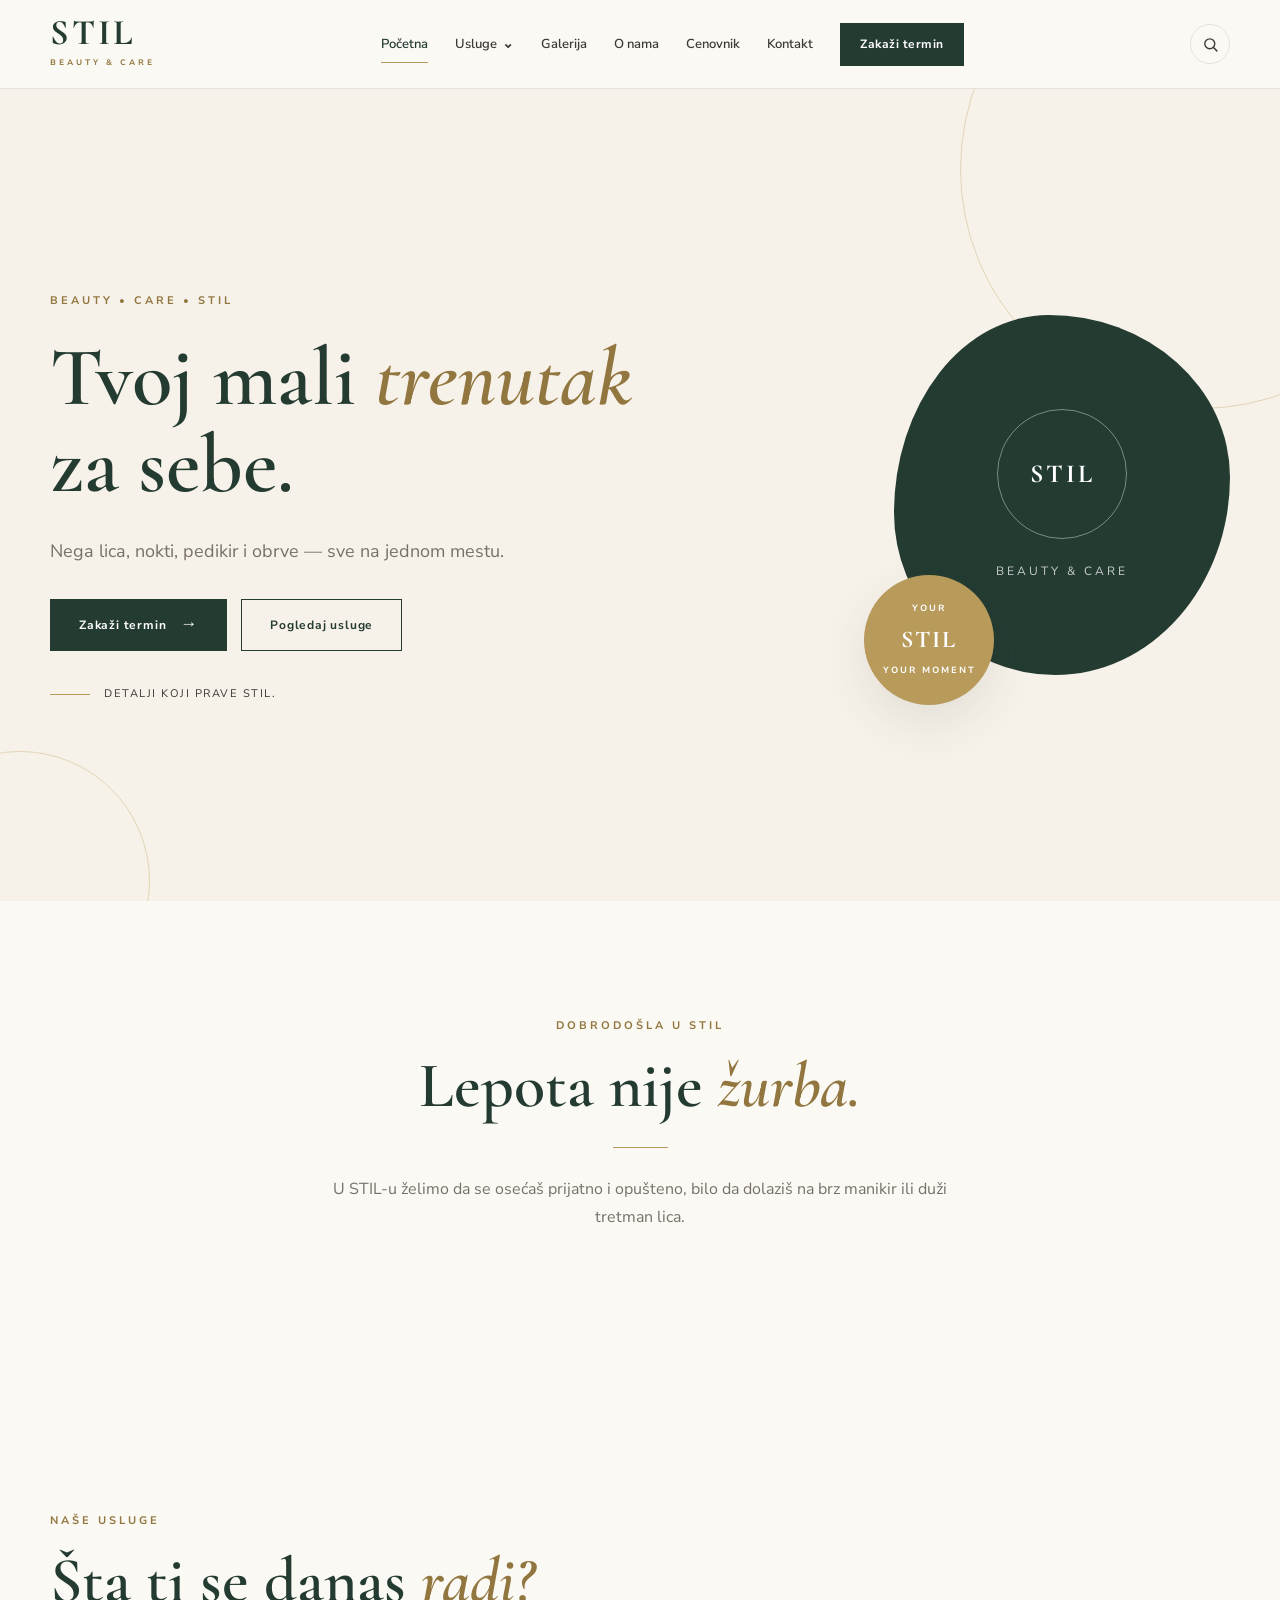
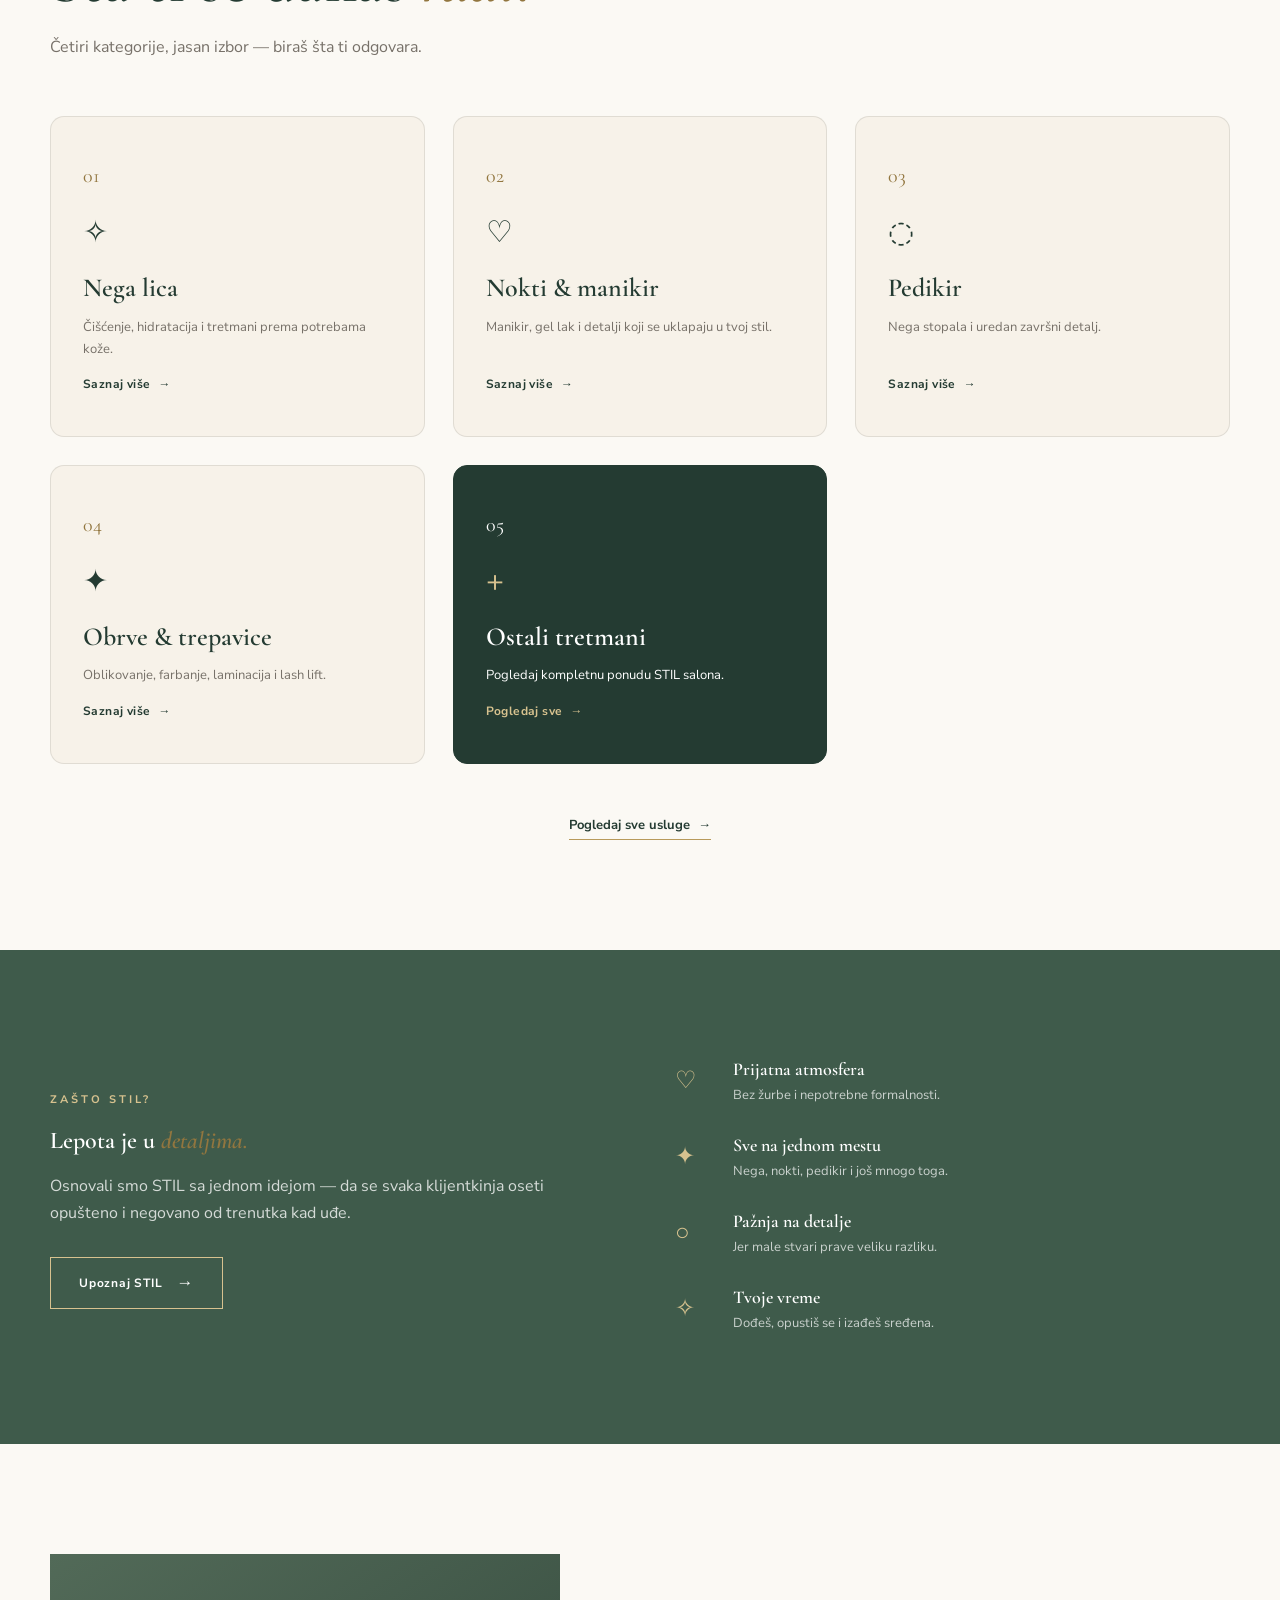
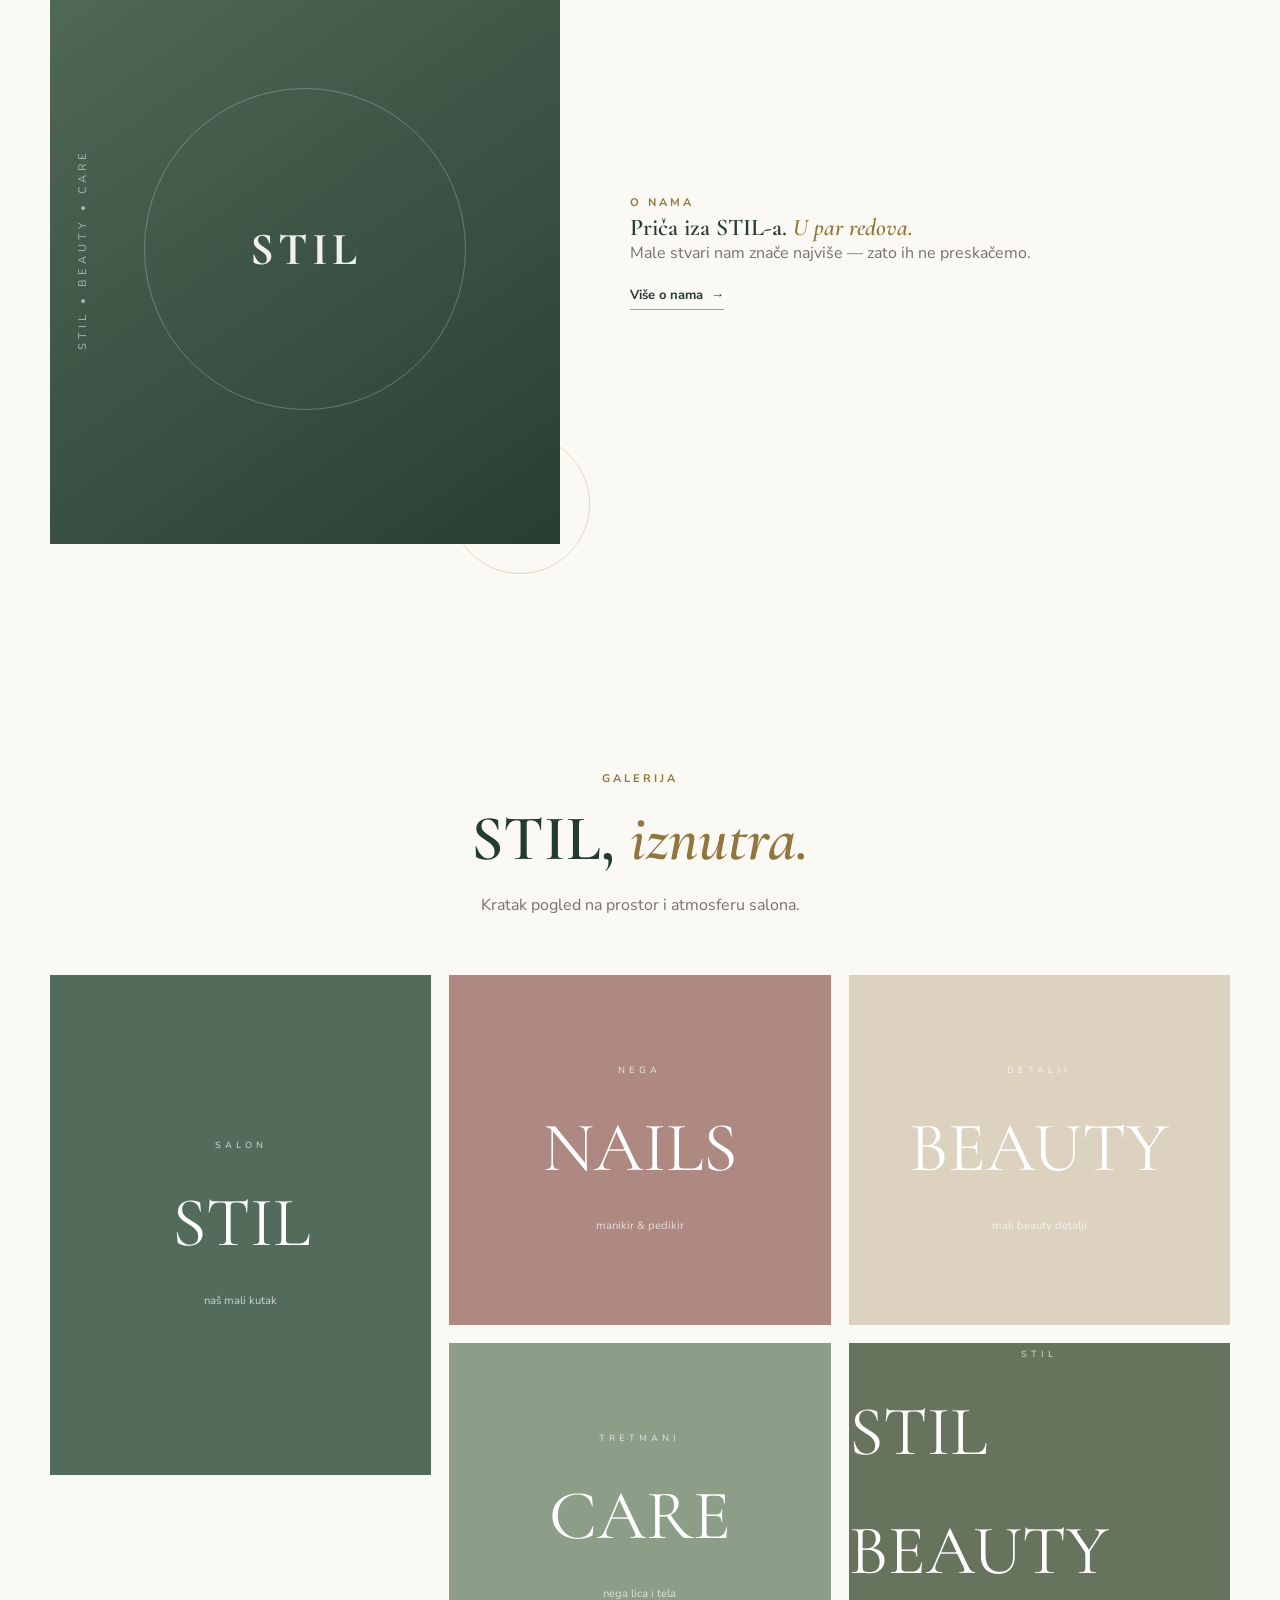
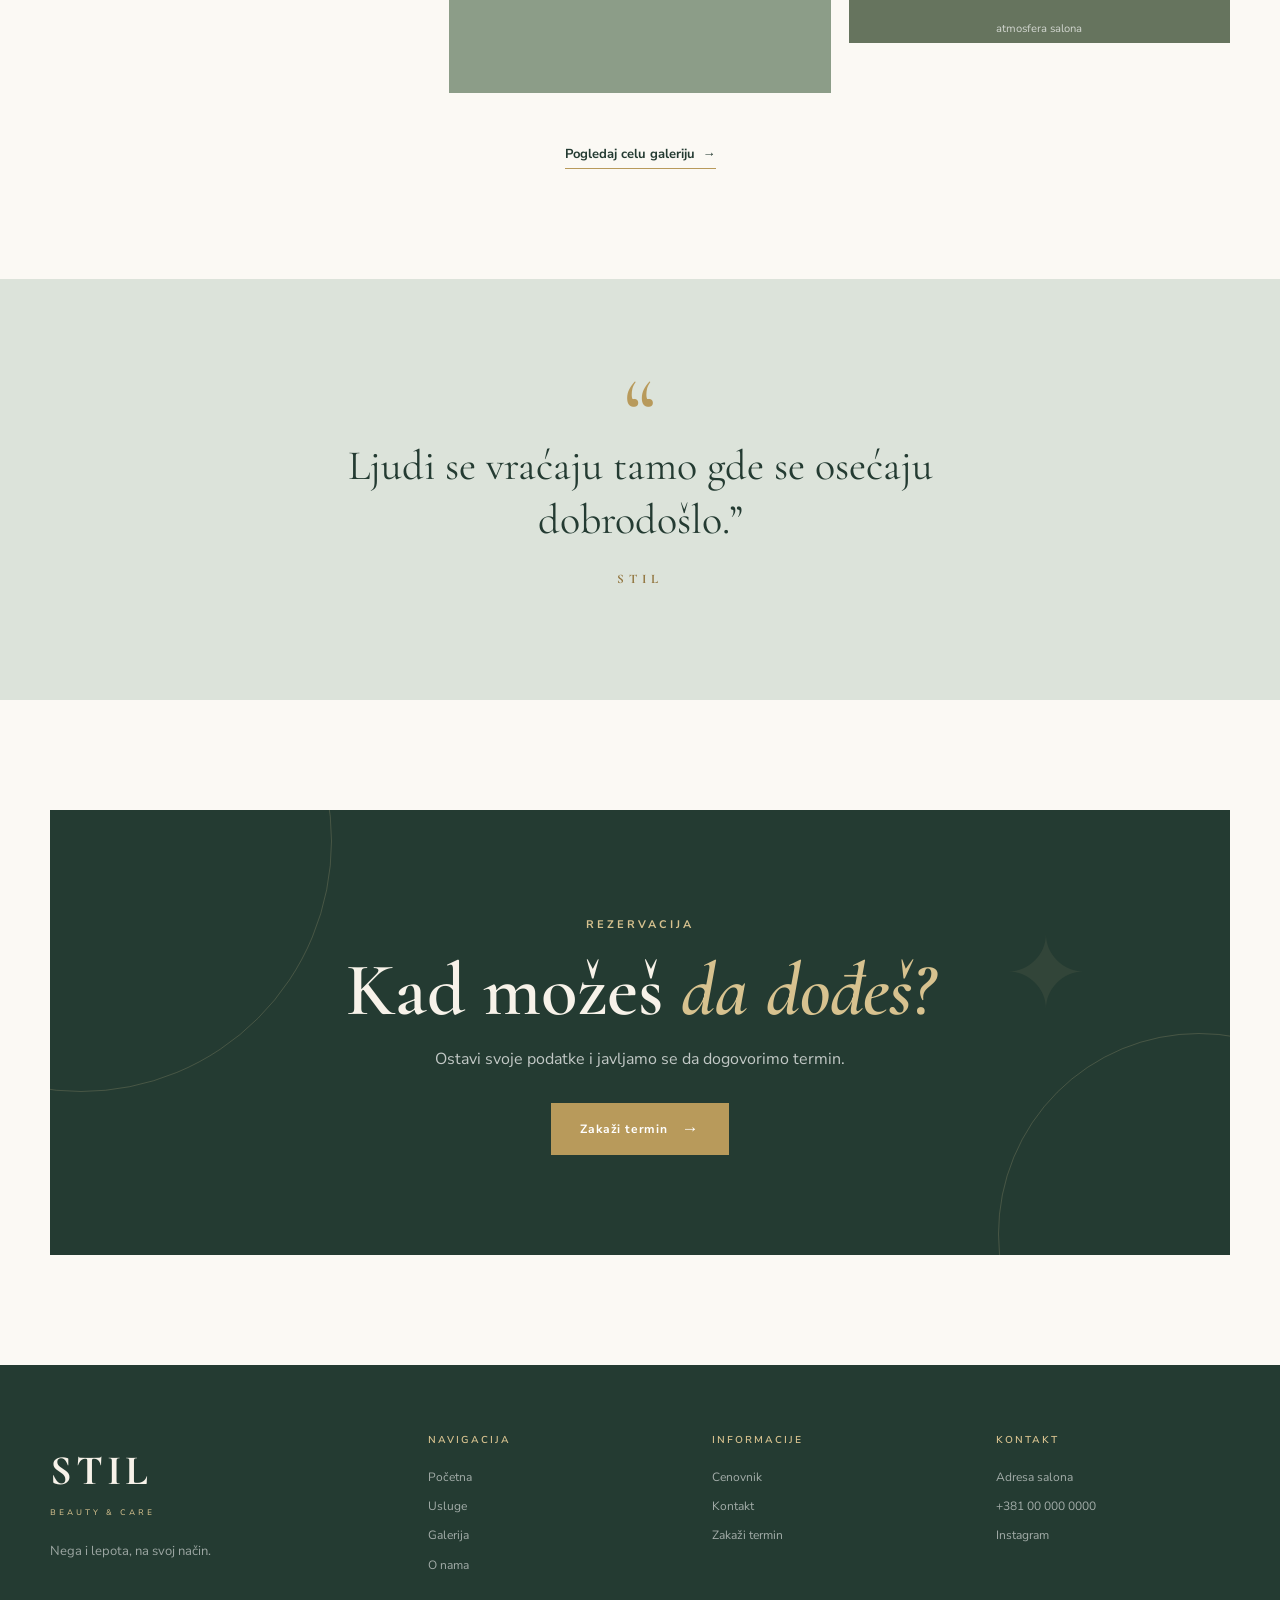
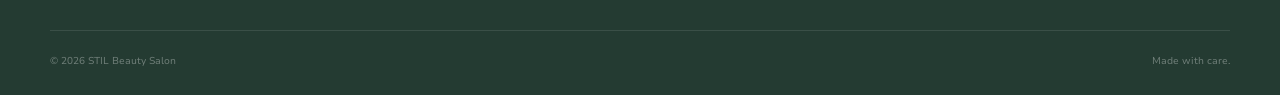
==== commit 4fda4851: "Add files via upload" ====
--- a/index.html
+++ b/index.html
@@ -1,863 +1,561 @@
 <!DOCTYPE html>
+
 <html lang="sr">
 <head>
-    <meta charset="UTF-8">
-    <meta name="viewport" content="width=device-width, initial-scale=1.0">
-
-    <title>STIL Beauty Salon | Tvoj mali trenutak za sebe</title>
-
-    <meta name="description" content="STIL Beauty Salon — nega lica, nokti, manikir, pedikir, obrve, trepavice i beauty tretmani.">
-
-    <meta property="og:title" content="STIL Beauty Salon">
-    <meta property="og:description" content="Tvoj mali trenutak za sebe.">
-    <meta property="og:type" content="website">
-
-    <link rel="preconnect" href="https://fonts.googleapis.com">
-    <link rel="preconnect" href="https://fonts.gstatic.com" crossorigin>
-
-    <link href="https://fonts.googleapis.com/css2?family=Cormorant+Garamond:wght@400;500;600;700&family=Nunito+Sans:wght@300;400;500;600;700&display=swap" rel="stylesheet">
-
-    <link rel="stylesheet" href="style.css">
+<meta charset="utf-8"/>
+<meta content="width=device-width, initial-scale=1.0" name="viewport"/>
+<title>STIL Beauty Salon | Tvoj mali trenutak za sebe</title>
+<meta content="STIL Beauty Salon — nega lica, nokti, manikir, pedikir, obrve, trepavice i beauty tretmani." name="description"/>
+<meta content="STIL Beauty Salon" property="og:title"/>
+<meta content="Tvoj mali trenutak za sebe." property="og:description"/>
+<meta content="website" property="og:type"/>
+<link href="https://fonts.googleapis.com" rel="preconnect"/>
+<link crossorigin="" href="https://fonts.gstatic.com" rel="preconnect"/>
+<link href="https://fonts.googleapis.com/css2?family=Cormorant+Garamond:wght@400;500;600;700&amp;family=Nunito+Sans:wght@300;400;500;600;700&amp;display=swap" rel="stylesheet"/>
+<link href="style.css" rel="stylesheet"/>
 </head>
-
 <body>
-
 <!-- =========================================================
      HEADER
 ========================================================= -->
-
 <header class="site-header" id="siteHeader">
-
-    <div class="container header-inner">
-
-        <a href="index.html" class="logo" aria-label="STIL Beauty Salon - Početna">
-            <span class="logo-main">STIL</span>
-            <span class="logo-sub">beauty & care</span>
-        </a>
-
-        <nav class="main-nav" id="mainNav">
-
-            <a href="index.html" class="nav-link active">Početna</a>
-
-            <div class="nav-dropdown">
-
-                <a href="usluge.html" class="nav-link dropdown-trigger">
+<div class="container header-inner">
+<a aria-label="STIL Beauty Salon - Početna" class="logo" href="index.html">
+<span class="logo-main">STIL</span>
+<span class="logo-sub">beauty &amp; care</span>
+</a>
+<nav class="main-nav" id="mainNav">
+<a class="nav-link active" href="index.html">Početna</a>
+<div class="nav-dropdown">
+<a class="nav-link dropdown-trigger" href="usluge.html">
                     Usluge
                     <span class="dropdown-arrow">⌄</span>
-                </a>
-
-                <div class="dropdown-menu">
-
-                    <a href="nega-lica.html">Nega lica</a>
-                    <a href="nokti.html">Nokti & manikir</a>
-                    <a href="pedikir.html">Pedikir</a>
-                    <a href="obrve-trepavice.html">Obrve & trepavice</a>
-
-                </div>
-
-            </div>
-
-            <a href="galerija.html" class="nav-link">Galerija</a>
-            <a href="o-nama.html" class="nav-link">O nama</a>
-            <a href="cenovnik.html" class="nav-link">Cenovnik</a>
-            <a href="kontakt.html" class="nav-link">Kontakt</a>
-
-            <a href="kontakt.html" class="nav-cta">
+</a>
+<div class="dropdown-menu">
+<a href="nega-lica.html">Nega lica</a>
+<a href="nokti.html">Nokti &amp; manikir</a>
+<a href="pedikir.html">Pedikir</a>
+<a href="obrve-trepavice.html">Obrve &amp; trepavice</a>
+</div>
+</div>
+<a class="nav-link" href="galerija.html">Galerija</a>
+<a class="nav-link" href="o-nama.html">O nama</a>
+<a class="nav-link" href="cenovnik.html">Cenovnik</a>
+<a class="nav-link" href="kontakt.html">Kontakt</a>
+<a class="nav-cta" href="kontakt.html">
                 Zakaži termin
             </a>
-
-        </nav>
-
-        <button
-            class="search-toggle"
-            id="searchToggle"
-            aria-label="Pretraga"
-        >
-            <svg viewBox="0 0 24 24" fill="none" stroke="currentColor" stroke-width="2" stroke-linecap="round" stroke-linejoin="round">
-                <circle cx="11" cy="11" r="7"></circle>
-                <line x1="21" y1="21" x2="16.65" y2="16.65"></line>
-            </svg>
-        </button>
-
-        <button
-            class="menu-toggle"
-            id="menuToggle"
-            aria-label="Otvori meni"
-            aria-expanded="false"
-        >
-            <span></span>
-            <span></span>
-            <span></span>
-        </button>
-
-    </div>
-
-
-
+</nav>
+<button aria-label="Pretraga" class="search-toggle" id="searchToggle">
+<svg fill="none" stroke="currentColor" stroke-linecap="round" stroke-linejoin="round" stroke-width="2" viewbox="0 0 24 24">
+<circle cx="11" cy="11" r="7"></circle>
+<line x1="21" x2="16.65" y1="21" y2="16.65"></line>
+</svg>
+</button>
+<button aria-expanded="false" aria-label="Otvori meni" class="menu-toggle" id="menuToggle">
+<span></span>
+<span></span>
+<span></span>
+</button>
+</div>
 <!-- =========================================================
      SEARCH OVERLAY
 ========================================================= -->
-
 <div class="search-overlay" id="searchOverlay">
-
-    <div class="search-box">
-
-        <div class="search-box-top">
-
-            <input
-                type="text"
-                id="searchInput"
-                placeholder="Pretraži sajt..."
-                autocomplete="off"
-            >
-
-            <button class="search-close" id="searchClose" aria-label="Zatvori pretragu">
+<div class="search-box">
+<div class="search-box-top">
+<input autocomplete="off" id="searchInput" placeholder="Pretraži sajt..." type="text"/>
+<button aria-label="Zatvori pretragu" class="search-close" id="searchClose">
                 ✕
             </button>
-
-        </div>
-
-        <div class="search-results" id="searchResults"></div>
-
-    </div>
-
-</div>
-
+</div>
+<div class="search-results" id="searchResults"></div>
+</div>
+</div>
 </header>
-
-
 <main>
-
 <!-- =========================================================
      HERO
 ========================================================= -->
-
-<section class="hero">
-
-    <div class="hero-decoration hero-decoration-one"></div>
-    <div class="hero-decoration hero-decoration-two"></div>
-
-    <div class="container hero-grid">
-
-        <div class="hero-content reveal">
-
-            <span class="section-kicker">
+<section class="hero" id="tvoj-mali-trenutak-za-sebe">
+<div class="hero-decoration hero-decoration-one"></div>
+<div class="hero-decoration hero-decoration-two"></div>
+<div class="container hero-grid">
+<div class="hero-content reveal">
+<span class="section-kicker">
                 BEAUTY <span>•</span> CARE <span>•</span> STIL
             </span>
-
-            <h1>
+<h1>
                 Tvoj mali
                 <em>trenutak</em>
                 za sebe.
             </h1>
-
-            <p class="hero-text">
-                Nega, lepota i vreme koje odvojiš samo za sebe —
-                na jednom mestu.
-            </p>
-
-            <div class="hero-buttons">
-
-                <a href="kontakt.html" class="btn btn-primary">
+<p class="hero-text">
+                Nega lica, nokti, pedikir i obrve —
+                sve na jednom mestu.
+            </p>
+<div class="hero-buttons">
+<a class="btn btn-primary" href="kontakt.html">
                     Zakaži termin
                     <span>→</span>
-                </a>
-
-                <a href="usluge.html" class="btn btn-outline">
+</a>
+<a class="btn btn-outline" href="usluge.html">
                     Pogledaj usluge
                 </a>
-
-            </div>
-
-            <div class="hero-note">
-                <span class="gold-line"></span>
-                <span>Detalji koji prave STIL.</span>
-            </div>
-
-        </div>
-
-
-        <div class="hero-visual reveal">
-
-            <div class="hero-image-frame">
-
-                <!-- PRIVREMENA SLIKA
+</div>
+<div class="hero-note">
+<span class="gold-line"></span>
+<span>Detalji koji prave STIL.</span>
+</div>
+</div>
+<div class="hero-visual reveal">
+<div class="hero-image-frame">
+<!-- PRIVREMENA SLIKA
                      Kasnije ovde možeš ubaciti fotografiju stvarnog
                      zelenog salona ili profesionalnu beauty fotografiju.
                 -->
-
-                <div class="hero-placeholder">
-
-                    <div class="placeholder-circle">
-                        <span>STIL</span>
-                    </div>
-
-                    <div class="placeholder-content">
-                        <span>beauty</span>
-                        <span>&</span>
-                        <span>care</span>
-                    </div>
-
-                </div>
-
-            </div>
-
-            <div class="hero-gold-badge">
-
-                <span class="badge-small">YOUR</span>
-                <span class="badge-main">STIL</span>
-                <span class="badge-small">YOUR MOMENT</span>
-
-            </div>
-
-        </div>
-
-    </div>
-
-</section>
-
-
+<div class="hero-placeholder">
+<div class="placeholder-circle">
+<span>STIL</span>
+</div>
+<div class="placeholder-content">
+<span>beauty</span>
+<span>&amp;</span>
+<span>care</span>
+</div>
+</div>
+</div>
+<div class="hero-gold-badge">
+<span class="badge-small">YOUR</span>
+<span class="badge-main">STIL</span>
+<span class="badge-small">YOUR MOMENT</span>
+</div>
+</div>
+</div>
+</section>
 <!-- =========================================================
      INTRO
 ========================================================= -->
-
-<section class="intro-section section">
-
-    <div class="container narrow-container">
-
-        <div class="section-heading centered reveal">
-
-            <span class="section-kicker">
+<section class="intro-section section" id="lepota-nije-zurba">
+<div class="container narrow-container">
+<div class="section-heading centered reveal">
+<span class="section-kicker">
                 DOBRODOŠLA U STIL
             </span>
-
-            <h2>
+<h2>
                 Lepota nije
                 <em>žurba.</em>
-            </h2>
-
-            <div class="gold-divider"></div>
-
-            <p>
-                U STIL-u želimo da se osećaš prijatno, opušteno
-                i lepo. Od sređivanja noktiju do trenutka
-                posvećenog nezi lica — tu smo za tvoje male rituale.
-            </p>
-
-        </div>
-
-    </div>
-
-</section>
-
-
+</h2>
+<div class="gold-divider"></div>
+<p>
+                U STIL-u želimo da se osećaš prijatno i opušteno,
+                bilo da dolaziš na brz manikir ili duži tretman lica.
+            </p>
+</div>
+</div>
+</section>
 <!-- =========================================================
      SERVICES PREVIEW
 ========================================================= -->
-
-<section class="services-preview section">
-
-    <div class="container">
-
-        <div class="section-heading reveal">
-
-            <span class="section-kicker">
+<section class="services-preview section" id="sta-ti-se-danas-radi">
+<div class="container">
+<div class="section-heading reveal">
+<span class="section-kicker">
                 NAŠE USLUGE
             </span>
-
-            <h2>
-                Sve što ti treba
-                za malo više <em>STILA.</em>
-            </h2>
-
-            <p>
-                Izaberi tretman, rezerviši svoj termin
-                i prepusti nama ostatak.
-            </p>
-
-        </div>
-
-
-        <div class="services-grid">
-
-            <!-- SERVICE 1 -->
-
-            <a href="nega-lica.html" class="service-card reveal">
-
-                <div class="service-number">
+<h2>
+                Šta ti se danas
+                <em>radi?</em>
+</h2>
+<p>
+                Četiri kategorije, jasan izbor —
+                biraš šta ti odgovara.
+            </p>
+</div>
+<div class="services-grid">
+<!-- SERVICE 1 -->
+<a class="service-card reveal" href="nega-lica.html">
+<div class="service-number">
                     01
                 </div>
-
-                <div class="service-icon">
+<div class="service-icon">
                     ✧
                 </div>
-
-                <h3>
+<h3>
                     Nega lica
                 </h3>
-
-                <p>
-                    Tretmani za negu, osveženje i lepši
-                    izgled tvoje kože.
-                </p>
-
-                <span class="service-link">
+<p>
+                    Čišćenje, hidratacija i tretmani
+                    prema potrebama kože.
+                </p>
+<span class="service-link">
                     Saznaj više <span>→</span>
-                </span>
-
-            </a>
-
-
-            <!-- SERVICE 2 -->
-
-            <a href="nokti.html" class="service-card reveal">
-
-                <div class="service-number">
+</span>
+</a>
+<!-- SERVICE 2 -->
+<a class="service-card reveal" href="nokti.html">
+<div class="service-number">
                     02
                 </div>
-
-                <div class="service-icon">
+<div class="service-icon">
                     ♡
                 </div>
-
-                <h3>
-                    Nokti & manikir
+<h3>
+                    Nokti &amp; manikir
                 </h3>
-
-                <p>
-                    Uredni, negovani nokti i detalji
-                    koji upotpunjuju tvoj izgled.
-                </p>
-
-                <span class="service-link">
+<p>
+                    Manikir, gel lak i detalji
+                    koji se uklapaju u tvoj stil.
+                </p>
+<span class="service-link">
                     Saznaj više <span>→</span>
-                </span>
-
-            </a>
-
-
-            <!-- SERVICE 3 -->
-
-            <a href="pedikir.html" class="service-card reveal">
-
-                <div class="service-number">
+</span>
+</a>
+<!-- SERVICE 3 -->
+<a class="service-card reveal" href="pedikir.html">
+<div class="service-number">
                     03
                 </div>
-
-                <div class="service-icon">
+<div class="service-icon">
                     ◌
                 </div>
-
-                <h3>
+<h3>
                     Pedikir
                 </h3>
-
-                <p>
-                    Nega stopala i mali trenutak
-                    za predah.
-                </p>
-
-                <span class="service-link">
+<p>
+                    Nega stopala i uredan
+                    završni detalj.
+                </p>
+<span class="service-link">
                     Saznaj više <span>→</span>
-                </span>
-
-            </a>
-
-
-            <!-- SERVICE 4 -->
-
-            <a href="obrve-trepavice.html" class="service-card reveal">
-
-                <div class="service-number">
+</span>
+</a>
+<!-- SERVICE 4 -->
+<a class="service-card reveal" href="obrve-trepavice.html">
+<div class="service-number">
                     04
                 </div>
-
-                <div class="service-icon">
+<div class="service-icon">
                     ✦
                 </div>
-
-                <h3>
-                    Obrve & trepavice
+<h3>
+                    Obrve &amp; trepavice
                 </h3>
-
-                <p>
-                    Mali detalji koji menjaju
-                    ceo izgled lica.
-                </p>
-
-                <span class="service-link">
+<p>
+                    Oblikovanje, farbanje, laminacija
+                    i lash lift.
+                </p>
+<span class="service-link">
                     Saznaj više <span>→</span>
-                </span>
-
-            </a>
-
-
-            <!-- SERVICE 5 -->
-
-            <a href="usluge.html" class="service-card service-card-accent reveal">
-
-                <div class="service-number">
+</span>
+</a>
+<!-- SERVICE 5 -->
+<a class="service-card service-card-accent reveal" href="usluge.html">
+<div class="service-number">
                     05
                 </div>
-
-                <div class="service-icon">
+<div class="service-icon">
                     +
                 </div>
-
-                <h3>
+<h3>
                     Ostali tretmani
                 </h3>
-
-                <p>
+<p>
                     Pogledaj kompletnu ponudu
                     STIL salona.
                 </p>
-
-                <span class="service-link">
+<span class="service-link">
                     Pogledaj sve <span>→</span>
-                </span>
-
-            </a>
-
-        </div>
-
-
-        <div class="center-button reveal">
-
-            <a href="usluge.html" class="text-link">
+</span>
+</a>
+</div>
+<div class="center-button reveal">
+<a class="text-link" href="usluge.html">
                 Pogledaj sve usluge
                 <span>→</span>
-            </a>
-
-        </div>
-
-    </div>
-
-</section>
-
-
+</a>
+</div>
+</div>
+</section>
 <!-- =========================================================
      WHY STIL
 ========================================================= -->
-
-<section class="why-section section">
-
-    <div class="container why-grid">
-
-        <div class="why-content reveal">
-
-            <span class="section-kicker light">
+<section class="why-section section" id="lepota-je-u-detaljima">
+<div class="container why-grid">
+<div class="why-content reveal">
+<span class="section-kicker light">
                 ZAŠTO STIL?
             </span>
-
-            <h2>
+<h2>
                 Lepota je u
                 <em>detaljima.</em>
-            </h2>
-
-            <p>
+</h2>
+<p>
                 Osnovali smo STIL sa jednom idejom — da se
                 svaka klijentkinja oseti opušteno i negovano
                 od trenutka kad uđe.
             </p>
-
-            <a href="o-nama.html" class="btn btn-light">
+<a class="btn btn-light" href="o-nama.html">
                 Upoznaj STIL
                 <span>→</span>
-            </a>
-
-        </div>
-
-
-        <div class="why-features">
-
-            <div class="feature reveal">
-
-                <span class="feature-symbol">♡</span>
-
-                <div>
-                    <h3>Prijatna atmosfera</h3>
-                    <p>
+</a>
+</div>
+<div class="why-features">
+<div class="feature reveal">
+<span class="feature-symbol">♡</span>
+<div>
+<h3>Prijatna atmosfera</h3>
+<p>
                         Bez žurbe i nepotrebne formalnosti.
                     </p>
-                </div>
-
-            </div>
-
-
-            <div class="feature reveal">
-
-                <span class="feature-symbol">✦</span>
-
-                <div>
-                    <h3>Sve na jednom mestu</h3>
-                    <p>
+</div>
+</div>
+<div class="feature reveal">
+<span class="feature-symbol">✦</span>
+<div>
+<h3>Sve na jednom mestu</h3>
+<p>
                         Nega, nokti, pedikir i još mnogo toga.
                     </p>
-                </div>
-
-            </div>
-
-
-            <div class="feature reveal">
-
-                <span class="feature-symbol">○</span>
-
-                <div>
-                    <h3>Pažnja na detalje</h3>
-                    <p>
+</div>
+</div>
+<div class="feature reveal">
+<span class="feature-symbol">○</span>
+<div>
+<h3>Pažnja na detalje</h3>
+<p>
                         Jer male stvari prave veliku razliku.
                     </p>
-                </div>
-
-            </div>
-
-
-            <div class="feature reveal">
-
-                <span class="feature-symbol">✧</span>
-
-                <div>
-                    <h3>Tvoje vreme</h3>
-                    <p>
+</div>
+</div>
+<div class="feature reveal">
+<span class="feature-symbol">✧</span>
+<div>
+<h3>Tvoje vreme</h3>
+<p>
                         Dođeš, opustiš se i izađeš sređena.
                     </p>
-                </div>
-
-            </div>
-
-        </div>
-
-    </div>
-
-</section>
-
-
+</div>
+</div>
+</div>
+</div>
+</section>
 <!-- =========================================================
      ABOUT PREVIEW
 ========================================================= -->
-
-<section class="about-preview section">
-
-    <div class="container about-preview-grid">
-
-        <div class="about-visual reveal">
-
-            <div class="about-image-placeholder">
-
-                <span class="vertical-text">
+<section class="about-preview section" id="prica-iza-stil-a-u-par-redova">
+<div class="container about-preview-grid">
+<div class="about-visual reveal">
+<div class="about-image-placeholder">
+<span class="vertical-text">
                     STIL • BEAUTY • CARE
                 </span>
-
-                <div class="about-placeholder-logo">
+<div class="about-placeholder-logo">
                     STIL
                 </div>
-
-            </div>
-
-            <div class="about-gold-detail"></div>
-
-        </div>
-
-
-        <div class="about-content reveal">
-
-            <span class="section-kicker">
+</div>
+<div class="about-gold-detail"></div>
+</div>
+<div class="about-content reveal">
+<span class="section-kicker">
                 O NAMA
             </span>
-
-            <h2>
+<h2>
                 Priča iza STIL-a.
                 <em>U par redova.</em>
-            </h2>
-
-            <p>
-                STIL je prostor u kojem lepota
-                ne mora da bude komplikovana.
-            </p>
-
-            <p>
-                Dođi na svoj tretman, odvoji malo vremena za sebe
-                i izađi sređena, negovana i zadovoljna.
-            </p>
-
-            <a href="o-nama.html" class="text-link">
+</h2>
+<p>
+                Male stvari nam znače najviše —
+                zato ih ne preskačemo.
+            </p>
+<a class="text-link" href="o-nama.html">
                 Više o nama
                 <span>→</span>
-            </a>
-
-        </div>
-
-    </div>
-
-</section>
-
-
+</a>
+</div>
+</div>
+</section>
 <!-- =========================================================
      GALLERY PREVIEW
 ========================================================= -->
-
-<section class="gallery-preview section">
-
-    <div class="container">
-
-        <div class="section-heading centered reveal">
-
-            <span class="section-kicker">
+<section class="gallery-preview section" id="stil-iznutra">
+<div class="container">
+<div class="section-heading centered reveal">
+<span class="section-kicker">
                 GALERIJA
             </span>
-
-            <h2>
-                Mali detalji,
-                <em>veliki utisak.</em>
-            </h2>
-
-            <p>
-                Pogledaj neke od trenutaka i detalja
-                koji čine STIL.
-            </p>
-
-        </div>
-
-
-        <div class="gallery-masonry">
-
-            <div class="gallery-photo gallery-photo-large reveal">
-                <div class="gallery-photo-placeholder gallery-green">
-                    <span class="photo-category">SALON</span>
-                    <span class="photo-title">STIL</span>
-                    <span class="photo-small">naš mali kutak</span>
-                </div>
-                <div class="gallery-photo-overlay">
-                    <span>Salon</span>
-                    <strong>STIL</strong>
-                </div>
-            </div>
-
-            <div class="gallery-photo reveal">
-                <div class="gallery-photo-placeholder gallery-rose">
-                    <span class="photo-category">NEGA</span>
-                    <span class="photo-title">NAILS</span>
-                    <span class="photo-small">manikir & pedikir</span>
-                </div>
-                <div class="gallery-photo-overlay">
-                    <span>Nega</span>
-                    <strong>Nokti</strong>
-                </div>
-            </div>
-
-            <div class="gallery-photo reveal">
-                <div class="gallery-photo-placeholder gallery-green-light">
-                    <span class="photo-category">TRETMANI</span>
-                    <span class="photo-title">CARE</span>
-                    <span class="photo-small">nega lica i tela</span>
-                </div>
-                <div class="gallery-photo-overlay">
-                    <span>Tretmani</span>
-                    <strong>Care</strong>
-                </div>
-            </div>
-
-            <div class="gallery-photo reveal">
-                <div class="gallery-photo-placeholder gallery-cream">
-                    <span class="photo-category">DETALJI</span>
-                    <span class="photo-title">BEAUTY</span>
-                    <span class="photo-small">mali beauty detalji</span>
-                </div>
-                <div class="gallery-photo-overlay">
-                    <span>Detalji</span>
-                    <strong>Beauty</strong>
-                </div>
-            </div>
-
-            <div class="gallery-photo gallery-photo-wide reveal">
-                <div class="gallery-photo-placeholder gallery-olive">
-                    <span class="photo-category">STIL</span>
-                    <span class="photo-title">STIL BEAUTY</span>
-                    <span class="photo-small">atmosfera salona</span>
-                </div>
-                <div class="gallery-photo-overlay">
-                    <span>STIL</span>
-                    <strong>Beauty</strong>
-                </div>
-            </div>
-
-        </div>
-
-
-        <div class="center-button reveal">
-
-            <a href="galerija.html" class="text-link">
+<h2>
+                STIL,
+                <em>iznutra.</em>
+</h2>
+<p>
+                Kratak pogled na prostor
+                i atmosferu salona.
+            </p>
+</div>
+<div class="gallery-masonry">
+<div class="gallery-photo gallery-photo-large reveal">
+<div class="gallery-photo-placeholder gallery-green">
+<span class="photo-category">SALON</span>
+<span class="photo-title">STIL</span>
+<span class="photo-small">naš mali kutak</span>
+</div>
+<div class="gallery-photo-overlay">
+<span>Salon</span>
+<strong>STIL</strong>
+</div>
+</div>
+<div class="gallery-photo reveal">
+<div class="gallery-photo-placeholder gallery-rose">
+<span class="photo-category">NEGA</span>
+<span class="photo-title">NAILS</span>
+<span class="photo-small">manikir &amp; pedikir</span>
+</div>
+<div class="gallery-photo-overlay">
+<span>Nega</span>
+<strong>Nokti</strong>
+</div>
+</div>
+<div class="gallery-photo reveal">
+<div class="gallery-photo-placeholder gallery-green-light">
+<span class="photo-category">TRETMANI</span>
+<span class="photo-title">CARE</span>
+<span class="photo-small">nega lica i tela</span>
+</div>
+<div class="gallery-photo-overlay">
+<span>Tretmani</span>
+<strong>Care</strong>
+</div>
+</div>
+<div class="gallery-photo reveal">
+<div class="gallery-photo-placeholder gallery-cream">
+<span class="photo-category">DETALJI</span>
+<span class="photo-title">BEAUTY</span>
+<span class="photo-small">mali beauty detalji</span>
+</div>
+<div class="gallery-photo-overlay">
+<span>Detalji</span>
+<strong>Beauty</strong>
+</div>
+</div>
+<div class="gallery-photo gallery-photo-wide reveal">
+<div class="gallery-photo-placeholder gallery-olive">
+<span class="photo-category">STIL</span>
+<span class="photo-title">STIL BEAUTY</span>
+<span class="photo-small">atmosfera salona</span>
+</div>
+<div class="gallery-photo-overlay">
+<span>STIL</span>
+<strong>Beauty</strong>
+</div>
+</div>
+</div>
+<div class="center-button reveal">
+<a class="text-link" href="galerija.html">
                 Pogledaj celu galeriju
                 <span>→</span>
-            </a>
-
-        </div>
-
-    </div>
-
-</section>
-
-
+</a>
+</div>
+</div>
+</section>
 <!-- =========================================================
      TESTIMONIAL / QUOTE
 ========================================================= -->
-
-<section class="quote-section section">
-
-    <div class="container narrow-container">
-
-        <div class="quote-box reveal">
-
-            <span class="quote-mark">“</span>
-
-            <blockquote>
-                Vreme koje odvojiš za sebe
-                nikada nije izgubljeno vreme.”
+<section class="quote-section section" id="quote-section">
+<div class="container narrow-container">
+<div class="quote-box reveal">
+<span class="quote-mark">“</span>
+<blockquote>
+                Ljudi se vraćaju tamo gde se
+                osećaju dobrodošlo.”
             </blockquote>
-
-            <span class="quote-line"></span>
-
-            <span class="quote-brand">
+<span class="quote-line"></span>
+<span class="quote-brand">
                 STIL
             </span>
-
-        </div>
-
-    </div>
-
-</section>
-
-
+</div>
+</div>
+</section>
 <!-- =========================================================
      CTA
 ========================================================= -->
-
-<section class="cta-section section">
-
-    <div class="container">
-
-        <div class="cta-box reveal">
-
-            <div class="cta-decoration">
+<section class="cta-section section" id="kad-mozes-da-dodjes">
+<div class="container">
+<div class="cta-box reveal">
+<div class="cta-decoration">
                 ✦
             </div>
-
-            <span class="section-kicker">
-                TVOJ TRENUTAK
-            </span>
-
-            <h2>
-                Vreme je
-                <em>za tebe.</em>
-            </h2>
-
-            <p>
-                Rezerviši svoj termin i pokloni sebi
-                malo vremena za negu i opuštanje.
-            </p>
-
-            <a href="kontakt.html" class="btn btn-primary">
+<span class="section-kicker">
+                REZERVACIJA
+            </span>
+<h2>
+                Kad možeš
+                <em>da dođeš?</em>
+</h2>
+<p>
+                Ostavi svoje podatke i javljamo se
+                da dogovorimo termin.
+            </p>
+<a class="btn btn-primary" href="kontakt.html">
                 Zakaži termin
                 <span>→</span>
-            </a>
-
-        </div>
-
-    </div>
-
-</section>
-
+</a>
+</div>
+</div>
+</section>
 </main>
-
-
 <!-- =========================================================
      FOOTER
 ========================================================= -->
-
 <footer class="site-footer">
-
-    <div class="container">
-
-        <div class="footer-grid">
-
-            <div class="footer-brand">
-
-                <a href="index.html" class="footer-logo">
-                    <span>STIL</span>
-                    <small>beauty & care</small>
-                </a>
-
-                <p>
+<div class="container">
+<div class="footer-grid">
+<div class="footer-brand">
+<a class="footer-logo" href="index.html">
+<span>STIL</span>
+<small>beauty &amp; care</small>
+</a>
+<p>
                     Nega i lepota,
-                    sa pažnjom za detalj.
-                </p>
-
-            </div>
-
-
-            <div class="footer-column">
-
-                <h4>Navigacija</h4>
-
-                <a href="index.html">Početna</a>
-                <a href="usluge.html">Usluge</a>
-                <a href="galerija.html">Galerija</a>
-                <a href="o-nama.html">O nama</a>
-
-            </div>
-
-
-            <div class="footer-column">
-
-                <h4>Informacije</h4>
-
-                <a href="cenovnik.html">Cenovnik</a>
-                <a href="kontakt.html">Kontakt</a>
-                <a href="kontakt.html">Zakaži termin</a>
-
-            </div>
-
-
-            <div class="footer-column">
-
-                <h4>Kontakt</h4>
-
-                <p>
+                    na svoj način.
+                </p>
+</div>
+<div class="footer-column">
+<h4>Navigacija</h4>
+<a href="index.html">Početna</a>
+<a href="usluge.html">Usluge</a>
+<a href="galerija.html">Galerija</a>
+<a href="o-nama.html">O nama</a>
+</div>
+<div class="footer-column">
+<h4>Informacije</h4>
+<a href="cenovnik.html">Cenovnik</a>
+<a href="kontakt.html">Kontakt</a>
+<a href="kontakt.html">Zakaži termin</a>
+</div>
+<div class="footer-column">
+<h4>Kontakt</h4>
+<p>
                     Adresa salona
                 </p>
-
-                <a href="tel:+381000000000">
+<a href="tel:+381000000000">
                     +381 00 000 0000
                 </a>
-
-                <a href="#">
+<a href="#">
                     Instagram
                 </a>
-
-            </div>
-
-        </div>
-
-
-        <div class="footer-bottom">
-
-            <span>
+</div>
+</div>
+<div class="footer-bottom">
+<span>
                 © 2026 STIL Beauty Salon
             </span>
-
-            <span>
+<span>
                 Made with care.
             </span>
-
-        </div>
-
-    </div>
-
+</div>
+</div>
 </footer>
-
-
 <script src="js_main.js"></script>
-
 </body>
 </html>
--- a/style.css
+++ b/style.css
@@ -167,6 +167,11 @@
 }
 
 
+section[id] {
+    scroll-margin-top: 110px;
+}
+
+
 .section-heading {
     max-width: 650px;
     margin-bottom: 55px;
@@ -3425,6 +3430,56 @@
 }
 
 
+.time-slots {
+    display: flex;
+    flex-wrap: wrap;
+
+    gap: 8px;
+}
+
+
+.time-slot {
+    padding: 9px 14px;
+
+    border: 1px solid rgba(61,57,52,0.18);
+
+    background: var(--ivory);
+
+    color: var(--text);
+
+    font-family: "Nunito Sans", sans-serif;
+    font-size: 13px;
+
+    cursor: pointer;
+
+    transition:
+        border-color var(--transition),
+        background var(--transition),
+        color var(--transition);
+}
+
+
+.time-slot:hover {
+    border-color: var(--gold);
+}
+
+
+.time-slot.selected {
+    background: var(--green-dark);
+    border-color: var(--green-dark);
+
+    color: var(--white);
+}
+
+
+.time-slots-empty,
+.time-slots-loading {
+    font-size: 13px;
+
+    color: var(--text-light);
+}
+
+
 .form-checkbox {
     display: flex;
 
@@ -4871,10 +4926,23 @@
 }
 
 
+.search-count {
+    padding: 6px 16px 14px;
+
+    font-size: 11px;
+    font-weight: 700;
+    letter-spacing: 0.5px;
+    text-transform: uppercase;
+
+    color: var(--text-light);
+}
+
+
 .search-result {
     display: flex;
-    align-items: center;
-    justify-content: space-between;
+    flex-direction: column;
+
+    gap: 4px;
 
     padding: 14px 16px;
 
@@ -4883,6 +4951,11 @@
     color: var(--text);
 
     transition: background var(--transition);
+}
+
+
+.search-result + .search-result {
+    margin-top: 2px;
 }
 
 
@@ -4891,33 +4964,52 @@
 }
 
 
-.search-result-title {
-    font-size: 14px;
+.search-result-page {
+    font-size: 10px;
     font-weight: 700;
+    letter-spacing: 1.5px;
+    text-transform: uppercase;
+
+    color: var(--gold-dark);
+}
+
+
+.search-result-heading {
+    font-size: 15px;
+    font-weight: 700;
 
     color: var(--green-dark);
 }
 
 
-.search-result-arrow {
+.search-result-snippet {
     font-size: 13px;
-
-    color: var(--gold-dark);
-
-    opacity: 0;
-
-    transform: translateX(-4px);
-
-    transition:
-        opacity var(--transition),
-        transform var(--transition);
-}
-
-
-.search-result:hover .search-result-arrow {
-    opacity: 1;
-
-    transform: translateX(0);
+    line-height: 1.5;
+
+    color: var(--text-light);
+}
+
+
+.search-highlight {
+    background: var(--gold-light);
+
+    color: var(--green-dark);
+
+    padding: 0 2px;
+
+    border-radius: 3px;
+}
+
+
+.search-more-hint {
+    padding: 12px 16px 6px;
+
+    font-size: 12px;
+    font-style: italic;
+
+    color: var(--text-light);
+
+    text-align: center;
 }
 
 
@@ -4929,6 +5021,32 @@
     color: var(--text-light);
 
     text-align: center;
+}
+
+
+.search-highlight-target {
+    background: var(--gold-light);
+
+    color: var(--green-dark);
+
+    padding: 1px 3px;
+
+    border-radius: 3px;
+
+    animation: search-target-pulse 1.8s ease-in-out 2;
+}
+
+
+@keyframes search-target-pulse {
+
+    0%, 100% {
+        background: var(--gold-light);
+    }
+
+    50% {
+        background: var(--gold);
+    }
+
 }
 
 
